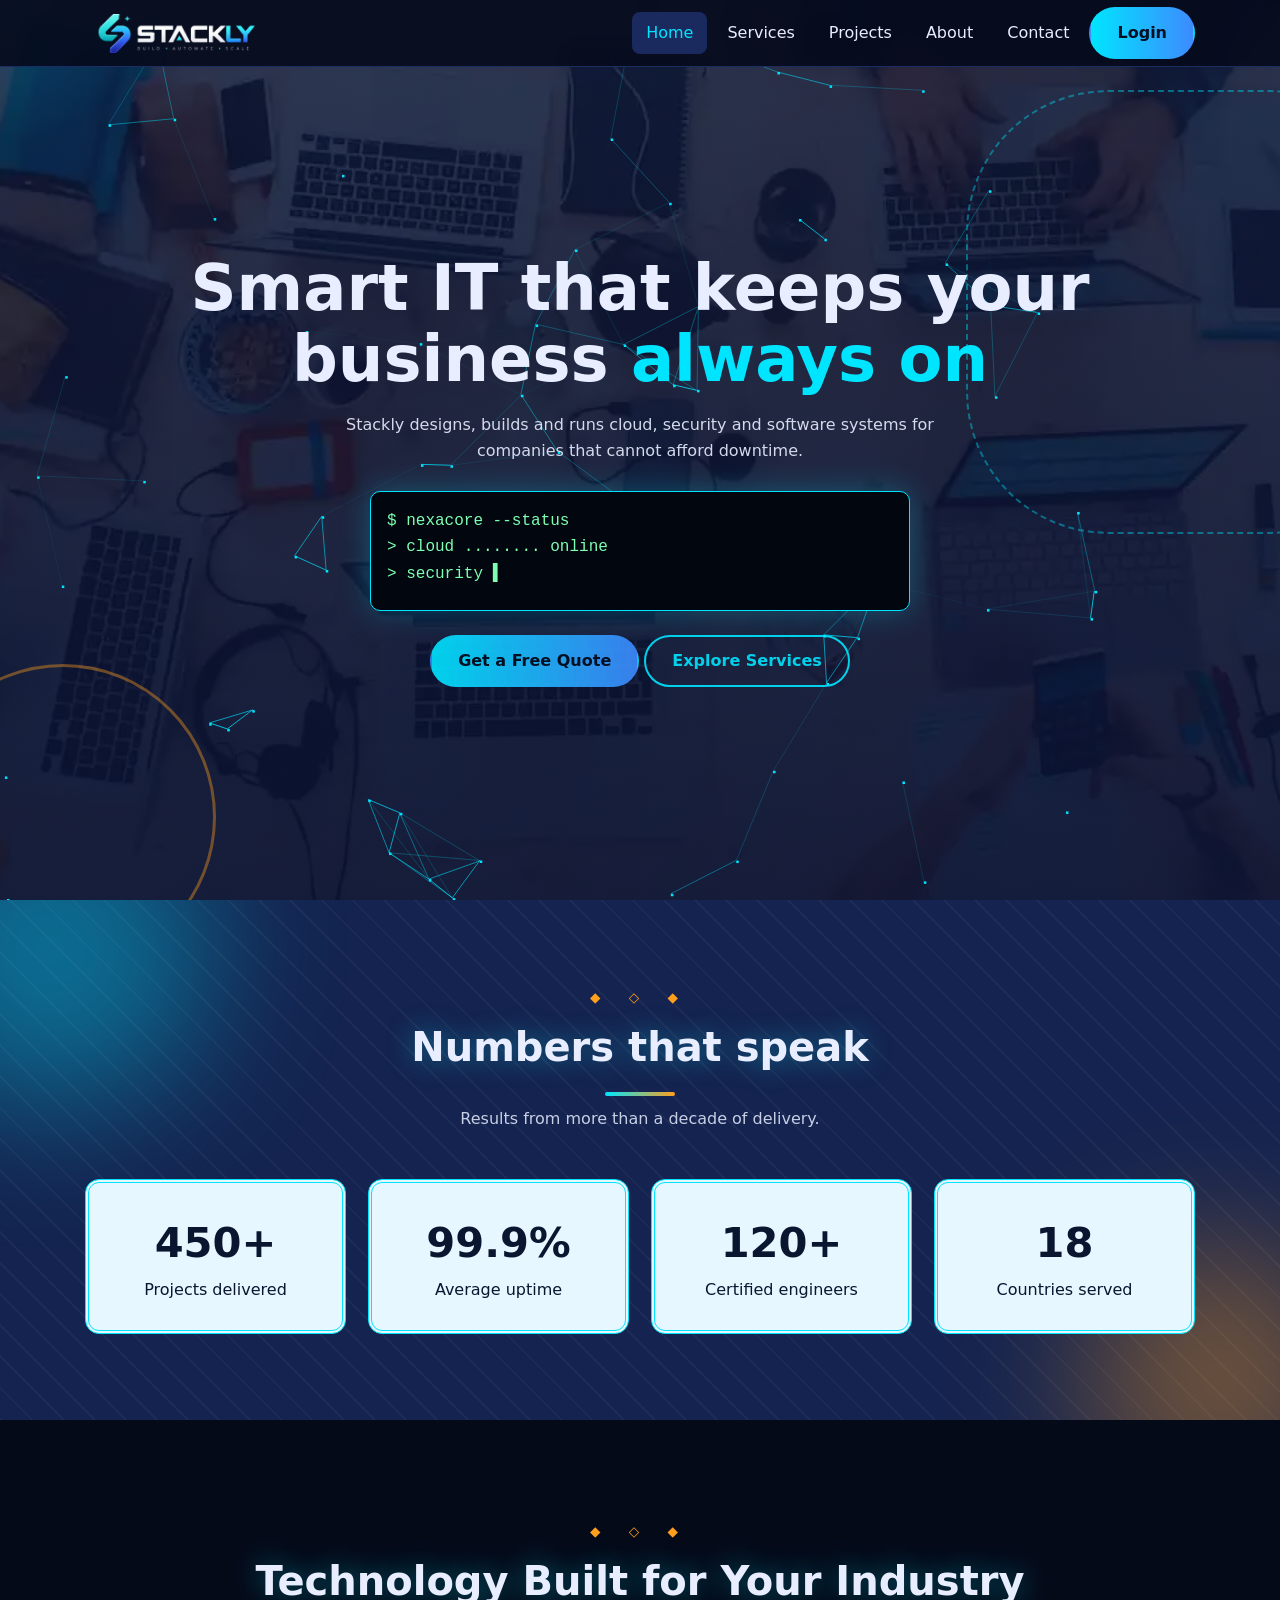
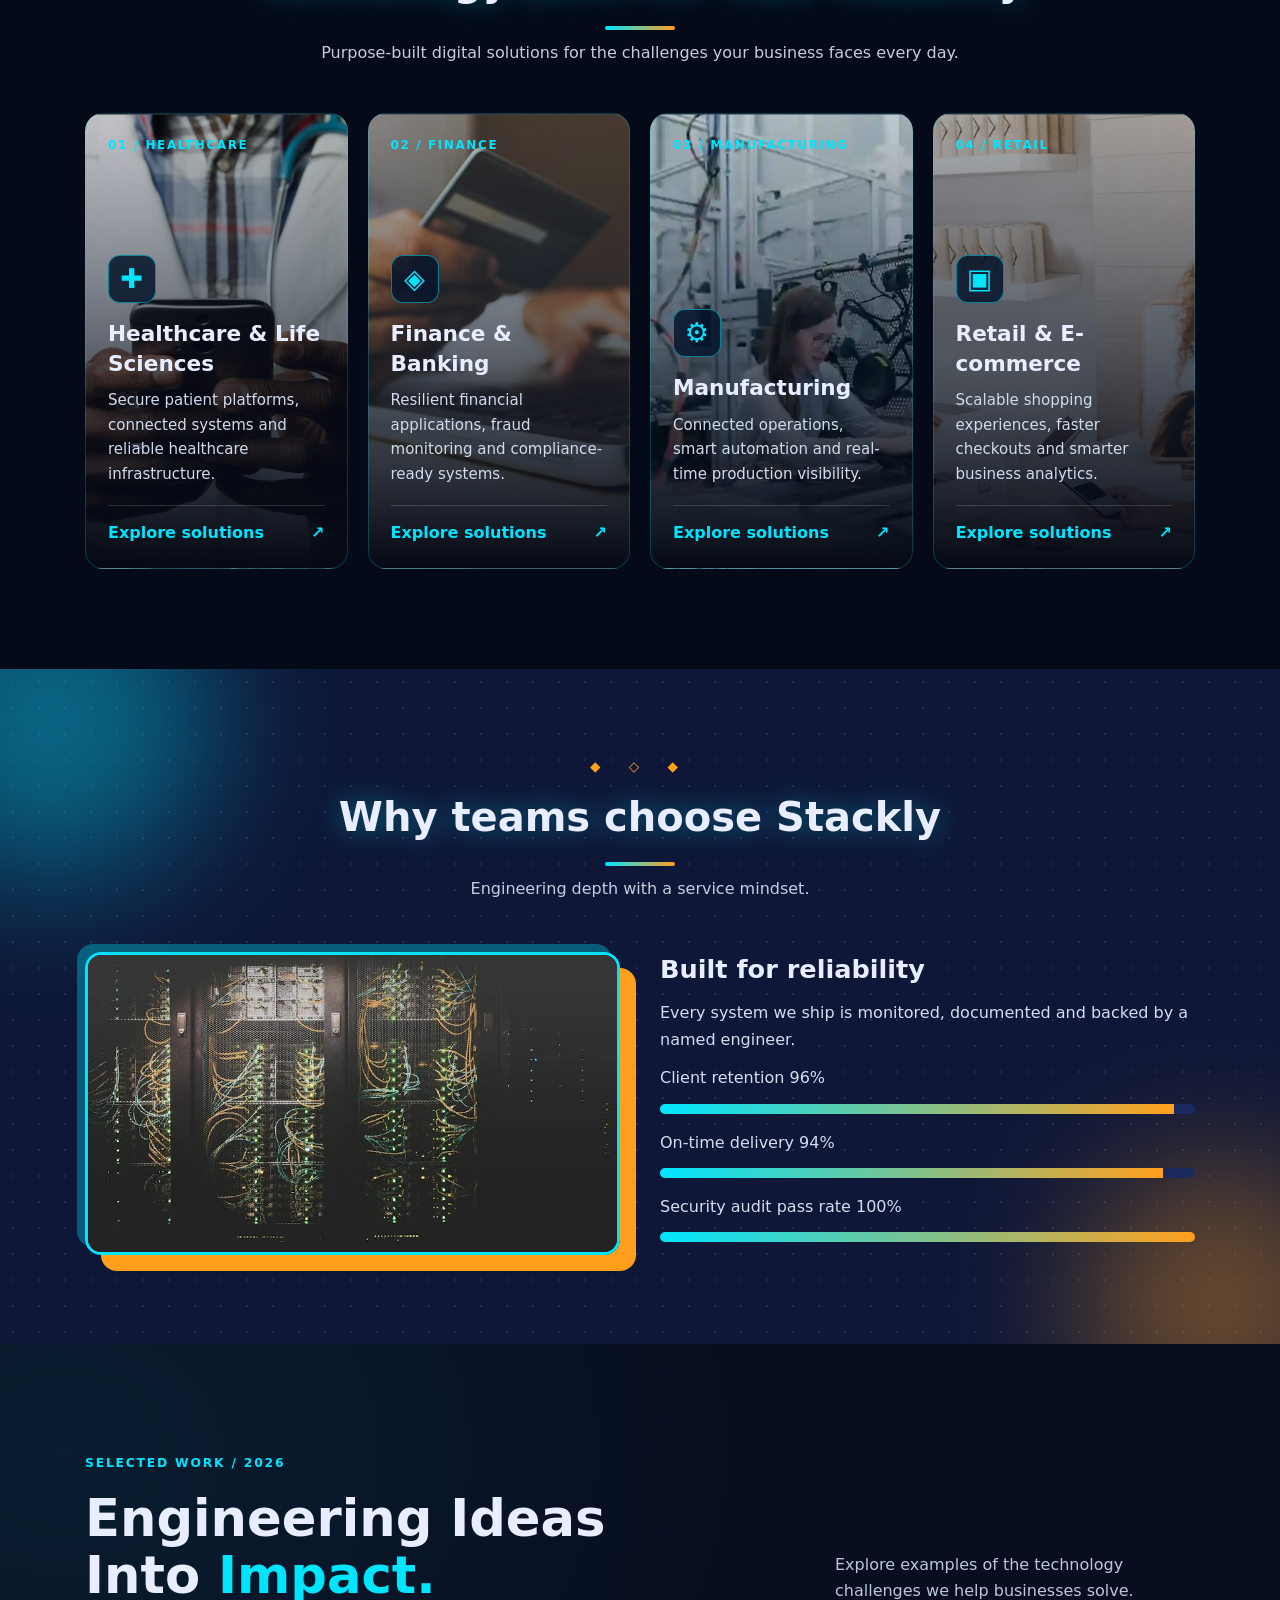
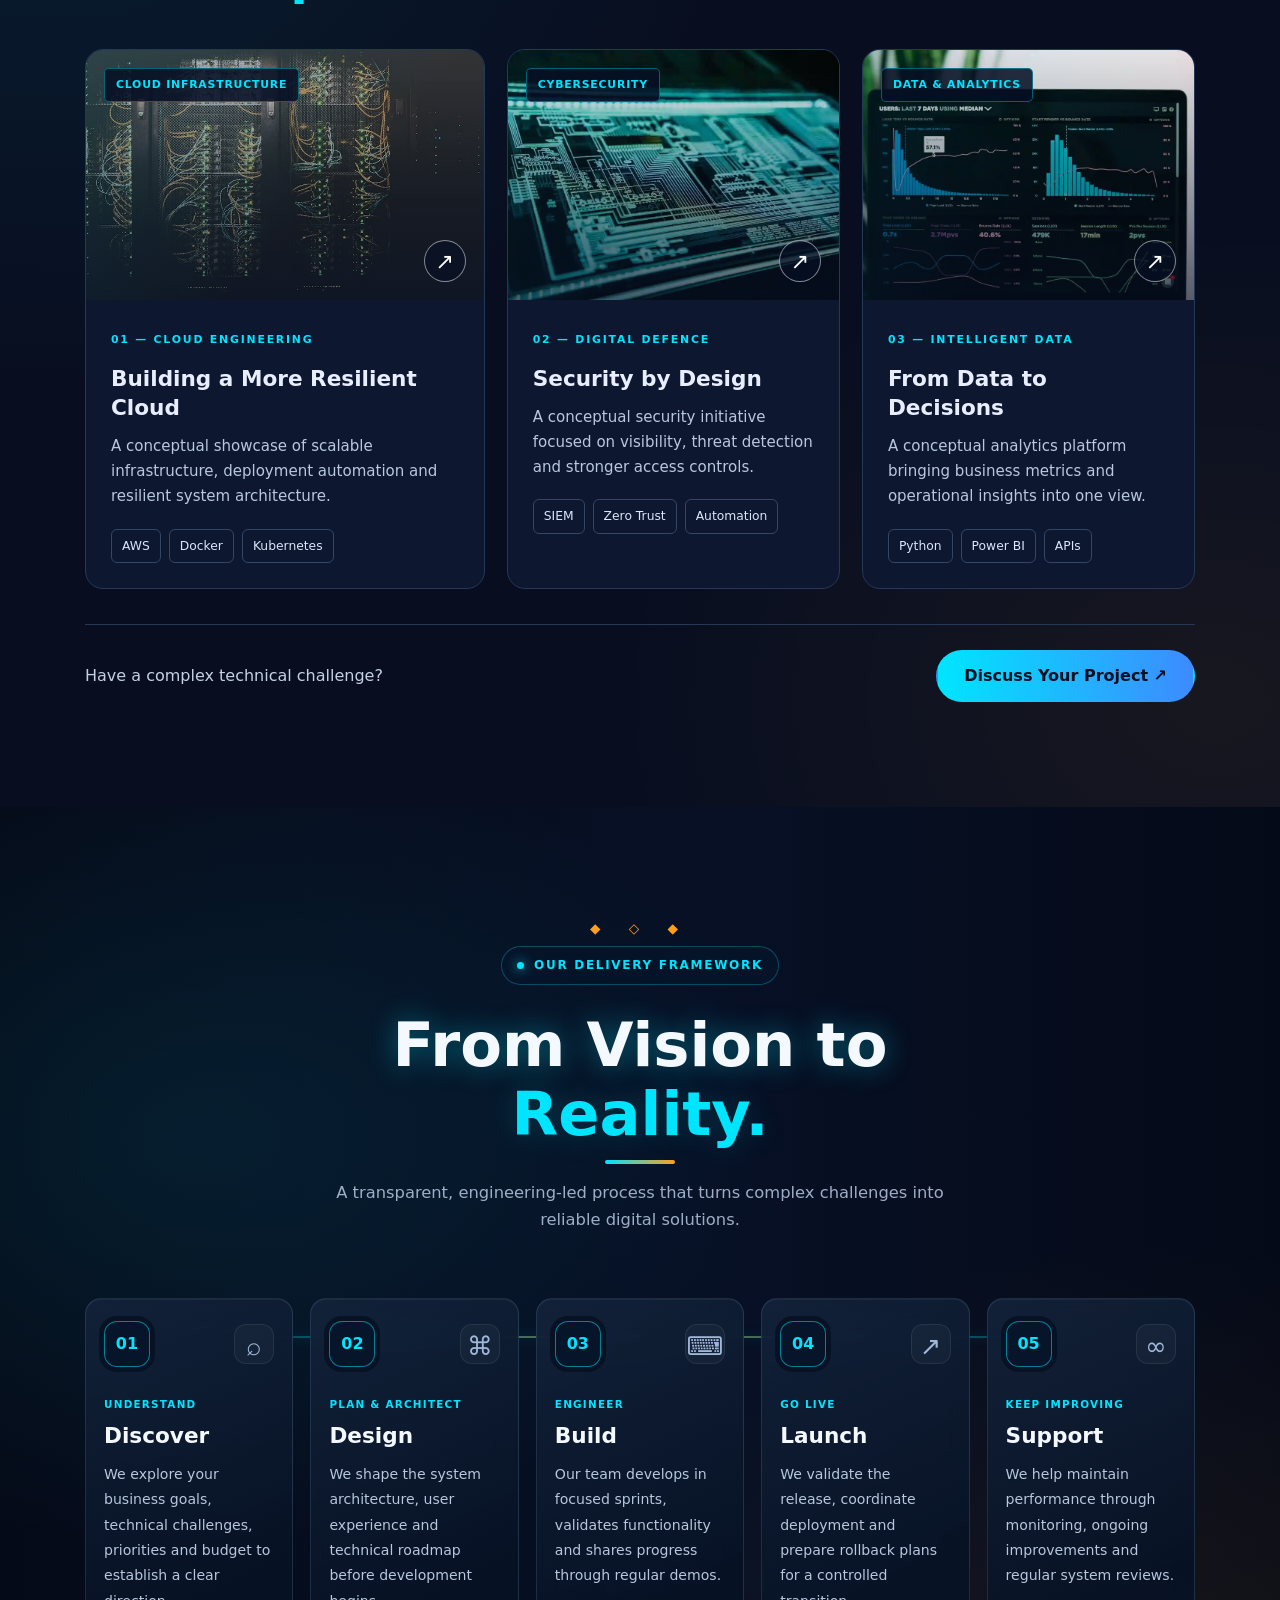
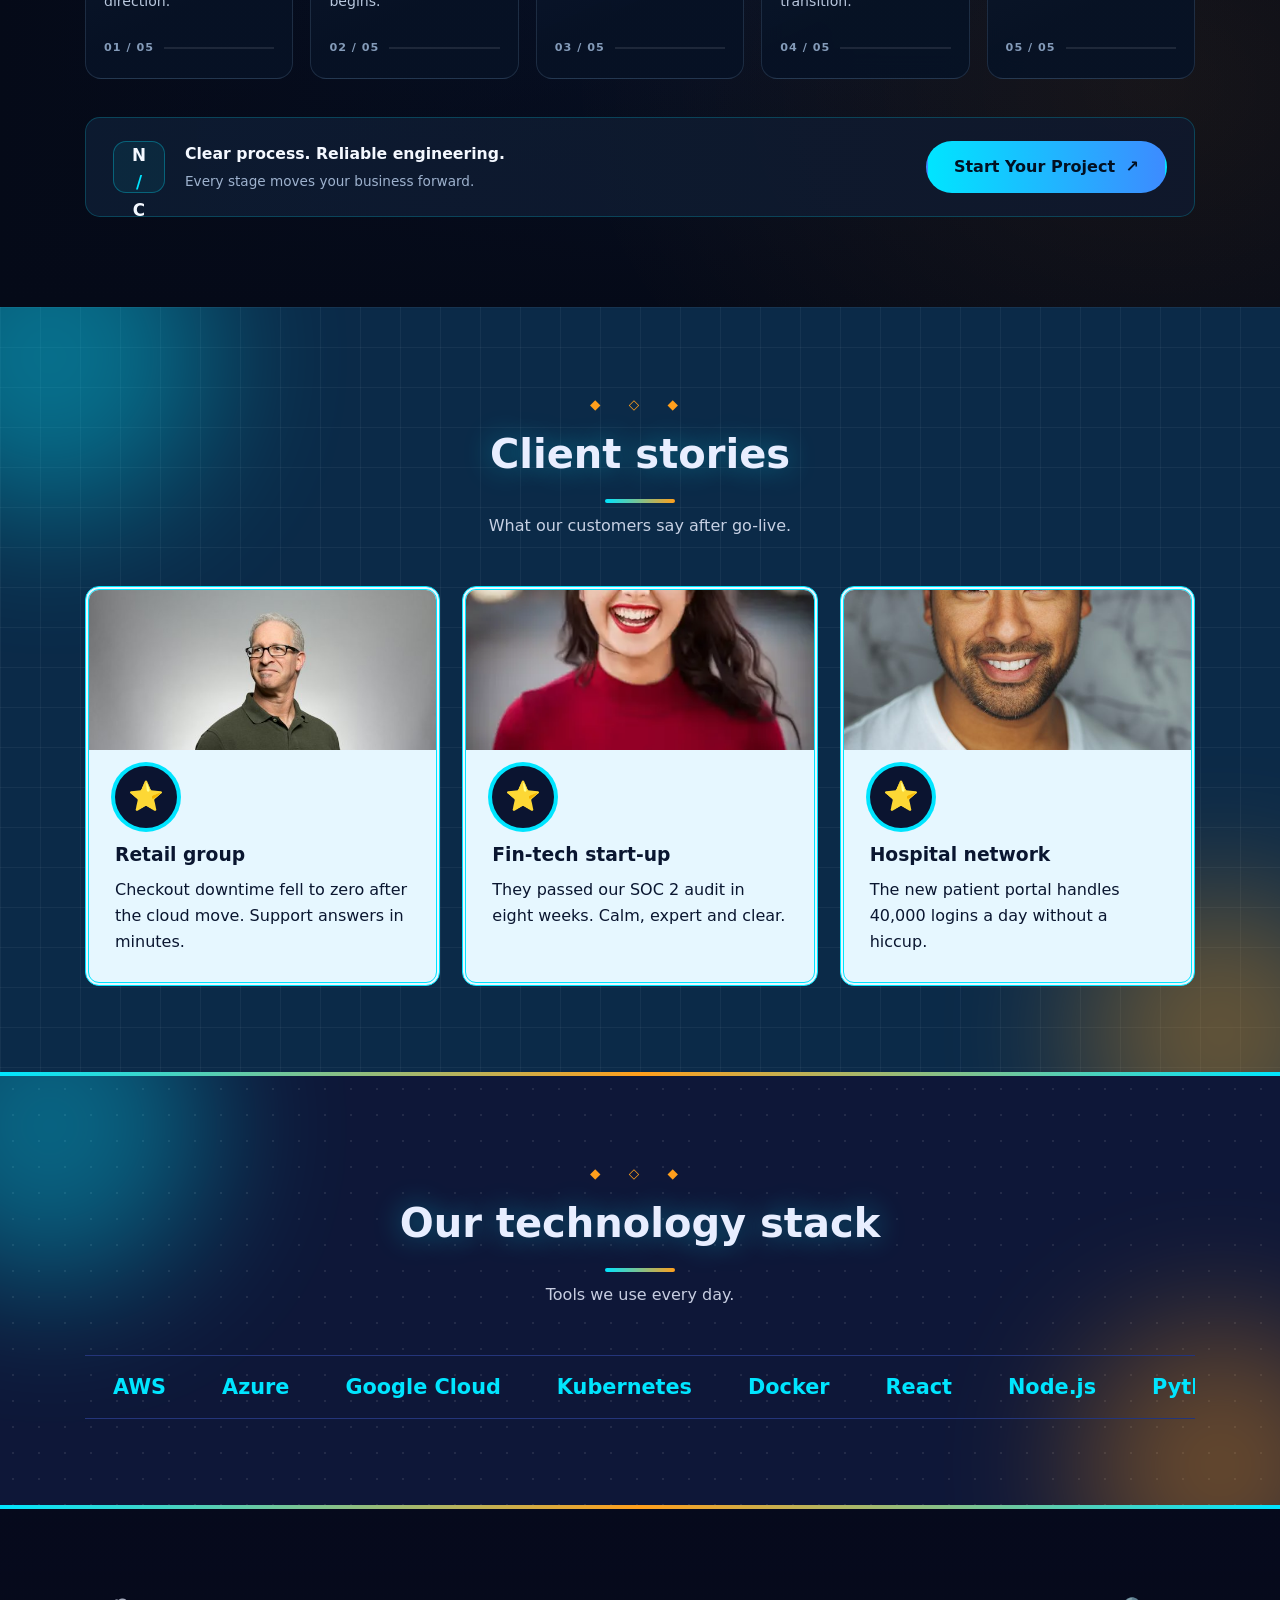
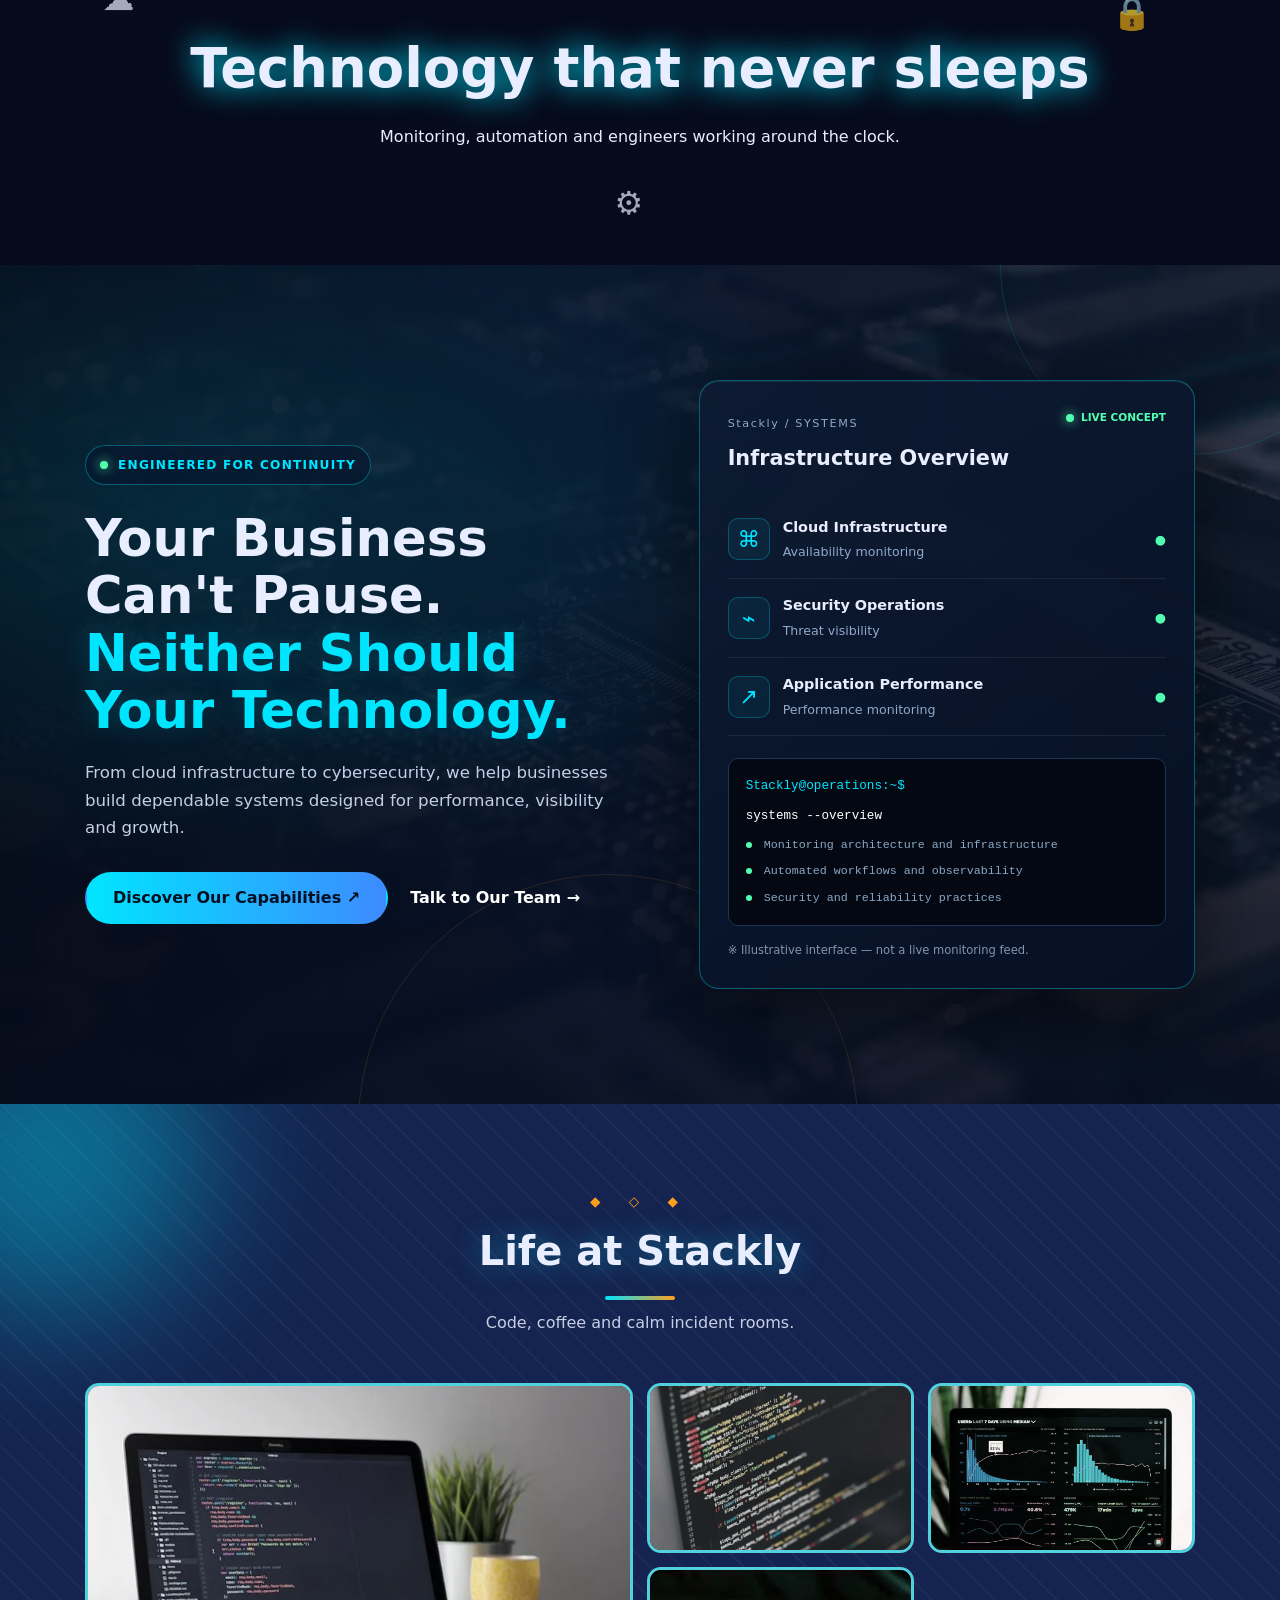
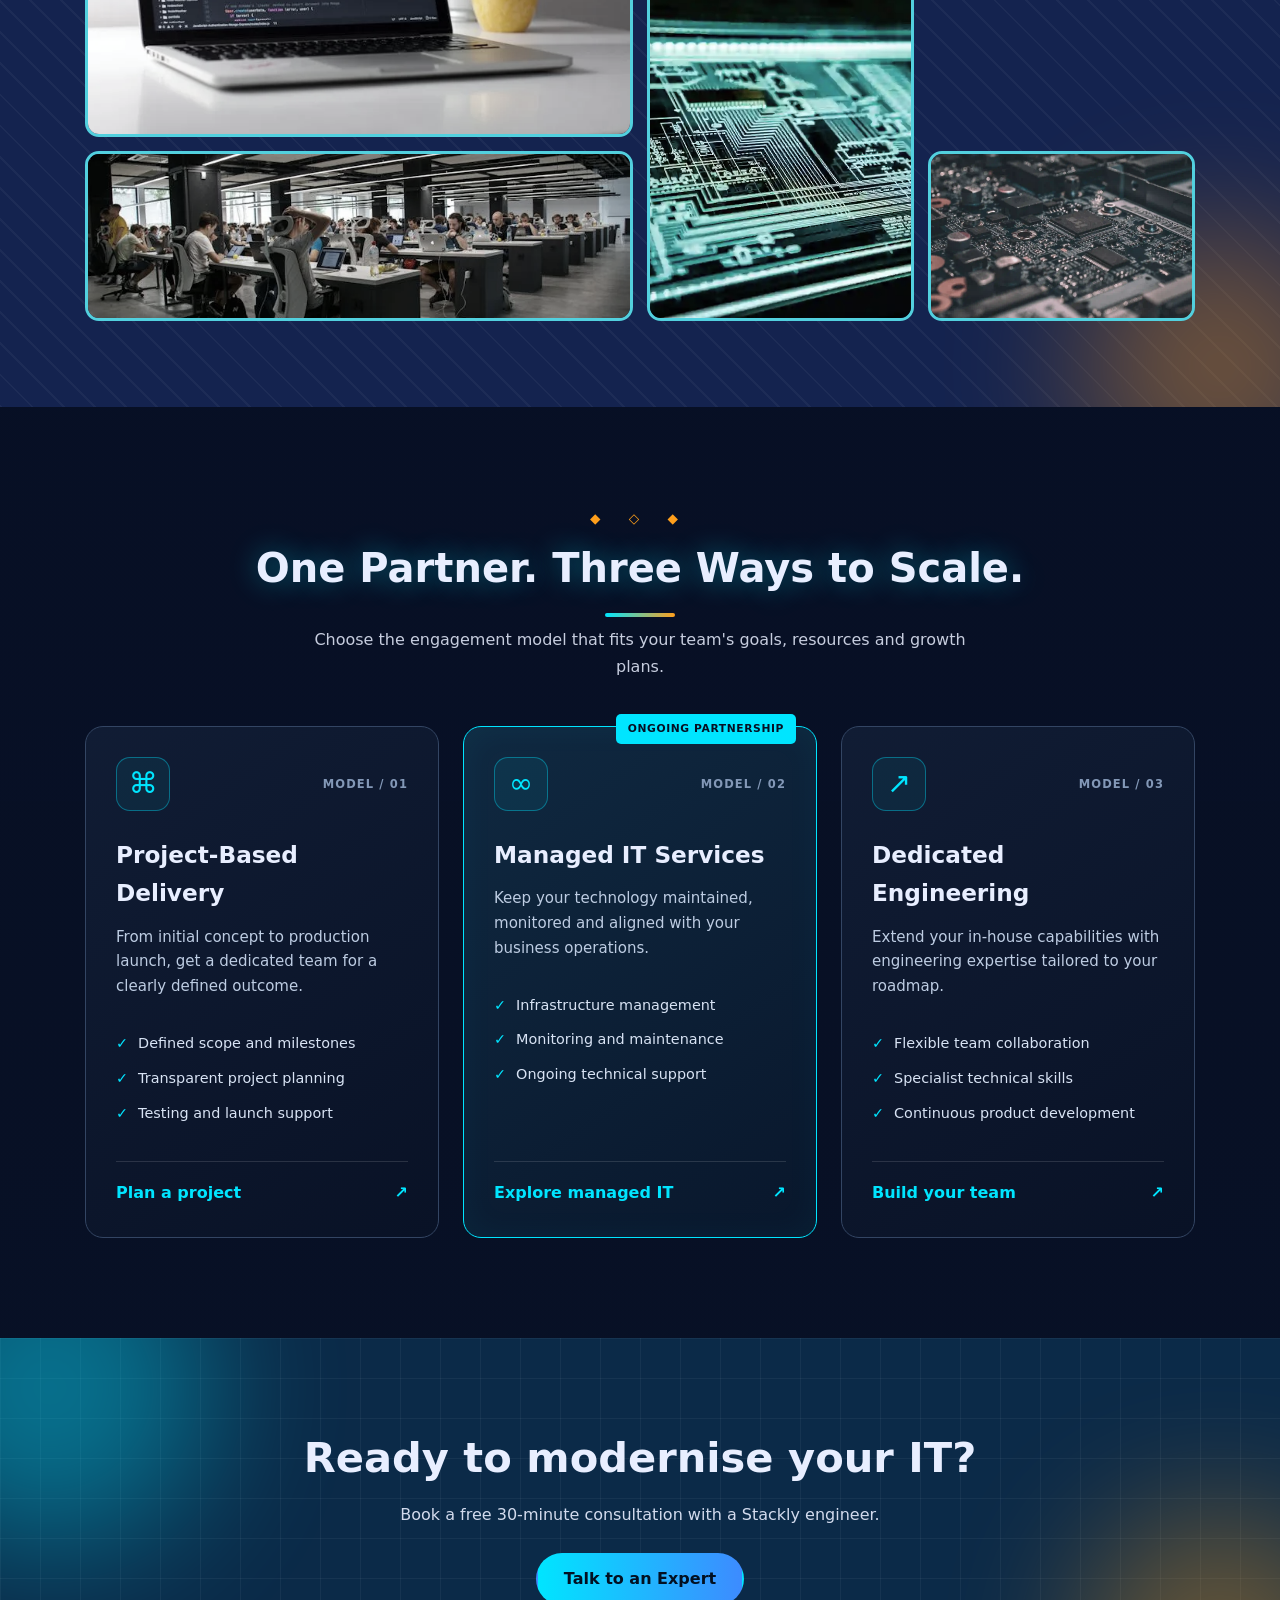
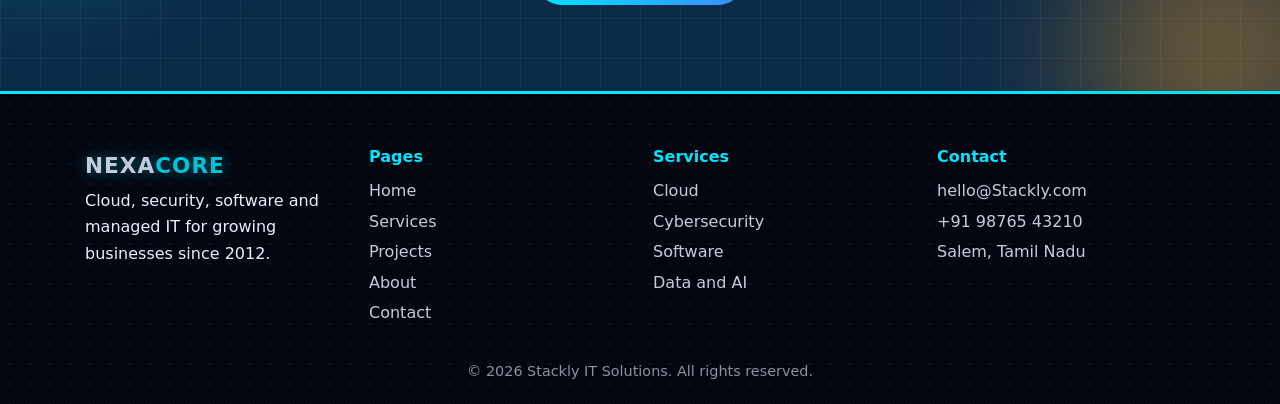
==== index.html @ 02435957 "first commit" ====
<!doctype html>
<html lang="en">
  <head>
    <meta charset="UTF-8" />
    <meta name="viewport" content="width=device-width,initial-scale=1" />
    <title>Home | Stackly IT Solutions</title>
    <link rel="stylesheet"
    href="https://cdnjs.cloudflare.com/ajax/libs/font-awesome/6.5.2/css/all.min.css">
    <link rel="stylesheet" href="css/style.css" />
    <link rel="stylesheet" href="css/index.css" />
  </head>
  <body class="p-index">
    <div id="bar"></div>
    <div id="glow"></div>
    <nav>
      <div class="wrap">
        <a class="logo" href="index.html">
          <img src="images/logo.webp" alt="Stackly Logo">
        </a>
        <button class="burger" id="bg" aria-label="Menu">
          <i></i><i></i><i></i>
        </button>
        <ul class="links" id="lk">
          <li><a href="index.html" class="on">Home</a></li>
          <li><a href="services.html">Services</a></li>
          <li><a href="projects.html">Projects</a></li>
          <li><a href="about.html">About</a></li>
          <li><a href="contact.html">Contact</a></li>
          <li><button class="btn" data-login>Login</button></li>
        </ul>
      </div>
    </nav>
    <main>
      <header
        class="hero"
        style="--img: url('../images/img26.webp');"
      >
        <canvas id="net"></canvas>
        <div class="wrap">
          <h1>Smart IT that keeps your business <span>always on</span></h1>
          <p>
            Stackly designs, builds and runs cloud, security and software
            systems for companies that cannot afford downtime.
          </p>
          <div class="term" id="tm"></div>
          <p style="margin: 24px auto 0">
            <a class="btn" href="error.html">Get a Free Quote</a>
            <a class="btn alt" href="error.html">Explore Services</a>
          </p>
        </div>
      </header>
      <section class="sec s2">
        <div class="wrap">
          <div class="hd rv">
            <h2>Numbers that speak</h2>
            <p>Results from more than a decade of delivery.</p>
          </div>
          <div class="g">
            <div class="card rv tilt" style="text-align: center">
              <div class="num" data-n="450" data-s="+">0</div>
              <p>Projects delivered</p>
            </div>
            <div class="card rv tilt" style="text-align: center">
              <div class="num" data-n="99" data-s=".9%">0</div>
              <p>Average uptime</p>
            </div>
            <div class="card rv tilt" style="text-align: center">
              <div class="num" data-n="120" data-s="+">0</div>
              <p>Certified engineers</p>
            </div>
            <div class="card rv tilt" style="text-align: center">
              <div class="num" data-n="18" data-s="">0</div>
              <p>Countries served</p>
            </div>
          </div>
        </div>
      </section>

<!-- ========================================= -->

      <!-- <section class="sec s3">
        <div class="wrap">
          <div class="hd rv">
            <h2>What we do</h2>
            <p>Six core services, one accountable team.</p>
          </div>
          <div class="g">
            <div class="card rv tilt">
              <img
                class="ci"
                src="https://images.unsplash.com/photo-1451187580459-43490279c0fa?auto=format&fit=crop&w=600&q=60"
                alt="Cloud Migration"
              />
              <div class="ic">☁️</div>
              <h3>Cloud Migration</h3>
              <p>
                Move workloads to AWS, Azure or GCP with zero-downtime cutovers
                and cost controls.
              </p>
            </div>
            <div class="card rv tilt">
              <img
                class="ci"
                src="https://images.unsplash.com/photo-1563986768609-322da13575f3?auto=format&fit=crop&w=600&q=60"
                alt="Cybersecurity"
              />
              <div class="ic">🛡️</div>
              <h3>Cybersecurity</h3>
              <p>
                24/7 monitoring, penetration testing and compliance for ISO
                27001 and SOC 2.
              </p>
            </div>
            <div class="card rv tilt">
              <img
                class="ci"
                src="https://images.unsplash.com/photo-1555066931-4365d14bab8c?auto=format&fit=crop&w=600&q=60"
                alt="Custom Software"
              />
              <div class="ic">💻</div>
              <h3>Custom Software</h3>
              <p>
                Web, mobile and API products built with agile sprints and clean
                code.
              </p>
            </div>
            <div class="card rv tilt">
              <img
                class="ci"
                src="https://images.unsplash.com/photo-1460925895917-afdab827c52f?auto=format&fit=crop&w=600&q=60"
                alt="Data and AI"
              />
              <div class="ic">📊</div>
              <h3>Data and AI</h3>
              <p>
                Dashboards, pipelines and machine-learning models that drive
                decisions.
              </p>
            </div>
            <div class="card rv tilt">
              <img
                class="ci"
                src="https://images.unsplash.com/photo-1558494949-ef010cbdcc31?auto=format&fit=crop&w=600&q=60"
                alt="Managed IT"
              />
              <div class="ic">🛠️</div>
              <h3>Managed IT</h3>
              <p>
                Helpdesk, patching and monitoring with a guaranteed response
                time.
              </p>
            </div>
            <div class="card rv tilt">
              <img
                class="ci"
                src="https://images.unsplash.com/photo-1518770660439-4636190af475?auto=format&fit=crop&w=600&q=60"
                alt="Networking"
              />
              <div class="ic">🌐</div>
              <h3>Networking</h3>
              <p>
                Secure SD-WAN, Wi-Fi and data-centre design for multi-site
                offices.
              </p>
            </div>
          </div>
        </div>
      </section> -->


<!-- ===== INDUSTRY SOLUTIONS ===== -->
<section class="industry-section">
  <div class="wrap">
    <div class="hd rv">
      <h2>Technology Built for Your Industry</h2>
      <p>Purpose-built digital solutions for the challenges your business faces every day.</p>
    </div>

    <div class="industry-grid">
      <article class="industry-card rv"
        style="--industry-img:url('../images/img1.webp')">
        <span class="industry-number">01 / HEALTHCARE</span>
        <div class="industry-content">
          <span class="industry-icon">✚</span>
          <h3>Healthcare & Life Sciences</h3>
          <p>Secure patient platforms, connected systems and reliable healthcare infrastructure.</p>
          <a href="error.html">Explore solutions <span>↗</span></a>
        </div>
      </article>

      <article class="industry-card rv"
        style="--industry-img:url('../images/img2.webp')">
        <span class="industry-number">02 / FINANCE</span>
        <div class="industry-content">
          <span class="industry-icon">◈</span>
          <h3>Finance & Banking</h3>
          <p>Resilient financial applications, fraud monitoring and compliance-ready systems.</p>
          <a href="error.html">Explore solutions <span>↗</span></a>
        </div>
      </article>

      <article class="industry-card rv"
        style="--industry-img:url('../images/img3.webp')">
        <span class="industry-number">03 / MANUFACTURING</span>
        <div class="industry-content">
          <span class="industry-icon">⚙</span>
          <h3>Manufacturing</h3>
          <p>Connected operations, smart automation and real-time production visibility.</p>
          <a href="error.html">Explore solutions <span>↗</span></a>
        </div>
      </article>

      <article class="industry-card rv"
        style="--industry-img:url('../images/img4.webp')">
        <span class="industry-number">04 / RETAIL</span>
        <div class="industry-content">
          <span class="industry-icon">▣</span>
          <h3>Retail & E-commerce</h3>
          <p>Scalable shopping experiences, faster checkouts and smarter business analytics.</p>
          <a href="error.html">Explore solutions <span>↗</span></a>
        </div>
      </article>
    </div>
  </div>
</section>

<!-- ===================================================== -->

      <section class="sec s1">
        <div class="wrap">
          <div class="hd rv">
            <h2>Why teams choose Stackly</h2>
            <p>Engineering depth with a service mindset.</p>
          </div>
          <div class="split">
            <img
              src="images/img5.webp"
              alt="Server room"
            />
            <div class="rv l">
              <h3>Built for reliability</h3>
              <p>
                Every system we ship is monitored, documented and backed by a
                named engineer.
              </p>
              <p>Client retention 96%</p>
              <div class="pb"><i style="--w: 96%"></i></div>
              <p>On-time delivery 94%</p>
              <div class="pb"><i style="--w: 94%"></i></div>
              <p>Security audit pass rate 100%</p>
              <div class="pb"><i style="--w: 100%"></i></div>
            </div>
          </div>
        </div>
      </section>


<!-- ===== FEATURED PROJECTS ===== -->
<section class="projects-section">
  <div class="wrap">
    <div class="projects-heading rv">
      <div>
        <span class="eyebrow">SELECTED WORK / 2026</span>
        <h2>Engineering Ideas Into <span>Impact.</span></h2>
      </div>
      <p>Explore examples of the technology challenges we help businesses solve.</p>
    </div>

    <div class="project-grid">
      <article class="project-feature rv">
        <div class="project-image"
          style="--project-img:url('../images/img5.webp')">
          <span class="project-tag">CLOUD INFRASTRUCTURE</span>
          <span class="project-arrow">↗</span>
        </div>
        <div class="project-info">
          <span>01 — CLOUD ENGINEERING</span>
          <h3>Building a More Resilient Cloud</h3>
          <p>A conceptual showcase of scalable infrastructure, deployment automation and resilient system architecture.</p>
          <div class="project-tech">
            <span>AWS</span><span>Docker</span><span>Kubernetes</span>
          </div>
        </div>
      </article>

      <article class="project-feature rv">
        <div class="project-image"
          style="--project-img:url('../images/img6.webp')">
          <span class="project-tag">CYBERSECURITY</span>
          <span class="project-arrow">↗</span>
        </div>
        <div class="project-info">
          <span>02 — DIGITAL DEFENCE</span>
          <h3>Security by Design</h3>
          <p>A conceptual security initiative focused on visibility, threat detection and stronger access controls.</p>
          <div class="project-tech">
            <span>SIEM</span><span>Zero Trust</span><span>Automation</span>
          </div>
        </div>
      </article>

      <article class="project-feature rv">
        <div class="project-image"
          style="--project-img:url('../images/img22.webp')">
          <span class="project-tag">DATA & ANALYTICS</span>
          <span class="project-arrow">↗</span>
        </div>
        <div class="project-info">
          <span>03 — INTELLIGENT DATA</span>
          <h3>From Data to Decisions</h3>
          <p>A conceptual analytics platform bringing business metrics and operational insights into one view.</p>
          <div class="project-tech">
            <span>Python</span><span>Power BI</span><span>APIs</span>
          </div>
        </div>
      </article>
    </div>

    <div class="projects-bottom rv">
      <span>Have a complex technical challenge?</span>
      <a class="btn" href="error.html">Discuss Your Project ↗</a>
    </div>
  </div>
</section>


<!-- ===== PREMIUM HOW WE WORK ===== -->
<section class="process-section">
  <div class="process-bg"></div>

  <div class="wrap">
    <div class="process-heading hd rv">
      <span class="process-eyebrow">
        <i></i> OUR DELIVERY FRAMEWORK
      </span>
      <h2>From Vision to <span>Reality.</span></h2>
      <p>
        A transparent, engineering-led process that turns complex
        challenges into reliable digital solutions.
      </p>
    </div>

    <div class="process-timeline">

      <article class="process-card rv">
        <div class="process-top">
          <span class="process-number">01</span>
          <span class="process-symbol">⌕</span>
        </div>
        <span class="process-label">UNDERSTAND</span>
        <h3>Discover</h3>
        <p>
          We explore your business goals, technical challenges,
          priorities and budget to establish a clear direction.
        </p>
        <div class="process-bottom">
          <span>01 / 05</span>
          <span class="process-line"></span>
        </div>
      </article>

      <article class="process-card rv">
        <div class="process-top">
          <span class="process-number">02</span>
          <span class="process-symbol">⌘</span>
        </div>
        <span class="process-label">PLAN & ARCHITECT</span>
        <h3>Design</h3>
        <p>
          We shape the system architecture, user experience
          and technical roadmap before development begins.
        </p>
        <div class="process-bottom">
          <span>02 / 05</span>
          <span class="process-line"></span>
        </div>
      </article>

      <article class="process-card rv">
        <div class="process-top">
          <span class="process-number">03</span>
          <span class="process-symbol">⌨</span>
        </div>
        <span class="process-label">ENGINEER</span>
        <h3>Build</h3>
        <p>
          Our team develops in focused sprints, validates
          functionality and shares progress through regular demos.
        </p>
        <div class="process-bottom">
          <span>03 / 05</span>
          <span class="process-line"></span>
        </div>
      </article>

      <article class="process-card rv">
        <div class="process-top">
          <span class="process-number">04</span>
          <span class="process-symbol">↗</span>
        </div>
        <span class="process-label">GO LIVE</span>
        <h3>Launch</h3>
        <p>
          We validate the release, coordinate deployment and
          prepare rollback plans for a controlled transition.
        </p>
        <div class="process-bottom">
          <span>04 / 05</span>
          <span class="process-line"></span>
        </div>
      </article>

      <article class="process-card rv">
        <div class="process-top">
          <span class="process-number">05</span>
          <span class="process-symbol">∞</span>
        </div>
        <span class="process-label">KEEP IMPROVING</span>
        <h3>Support</h3>
        <p>
          We help maintain performance through monitoring,
          ongoing improvements and regular system reviews.
        </p>
        <div class="process-bottom">
          <span>05 / 05</span>
          <span class="process-line"></span>
        </div>
      </article>

    </div>

    <div class="process-footer rv">
      <div class="process-footer-mark">N<span>/</span>C</div>
      <p>
        <strong>Clear process. Reliable engineering.</strong>
        <span>Every stage moves your business forward.</span>
      </p>
      <a href="error.html" class="btn">
        Start Your Project <span>↗</span>
      </a>
    </div>
  </div>
</section>


<!-- ============================================== -->

      <section class="sec s3">
        <div class="wrap">
          <div class="hd rv">
            <h2>Client stories</h2>
            <p>What our customers say after go-live.</p>
          </div>
          <div class="g">
            <div class="card rv tilt">
              <img
                class="ci"
                src="images/imgper1.jpg"
                alt="Retail group"
              />
              <div class="ic">⭐</div>
              <h3>Retail group</h3>
              <p>
                Checkout downtime fell to zero after the cloud move. Support
                answers in minutes.
              </p>
            </div>
            <div class="card rv tilt">
              <img
                class="ci"
                src="images/person4.webp"
                alt="Fin-tech start-up"
              />
              <div class="ic">⭐</div>
              <h3>Fin-tech start-up</h3>
              <p>
                They passed our SOC 2 audit in eight weeks. Calm, expert and
                clear.
              </p>
            </div>
            <div class="card rv tilt">
              <img
                class="ci"
                src="images/imgper3.jpg"
                alt="Hospital network"
              />
              <div class="ic">⭐</div>
              <h3>Hospital network</h3>
              <p>
                The new patient portal handles 40,000 logins a day without a
                hiccup.
              </p>
            </div>
          </div>
        </div>
      </section>

<!-- ======================================== -->

      <section class="sec s1">
        <div class="wrap">
          <div class="hd rv">
            <h2>Our technology stack</h2>
            <p>Tools we use every day.</p>
          </div>
          <div class="mq">
            <div>
              <span>AWS</span><span>Azure</span><span>Google Cloud</span
              ><span>Kubernetes</span><span>Docker</span><span>React</span
              ><span>Node.js</span><span>Python</span><span>Java</span
              ><span>Terraform</span><span>Splunk</span><span>Cisco</span
              ><span>AWS</span><span>Azure</span><span>Google Cloud</span
              ><span>Kubernetes</span><span>Docker</span><span>React</span
              ><span>Node.js</span><span>Python</span><span>Java</span
              ><span>Terraform</span><span>Splunk</span><span>Cisco</span>
            </div>
          </div>
        </div>
      </section>

<!-- ============================================= -->

      <section
        class="bn"
        style="
          --img: url('../images/img8.webp');
        "
      >
        <div class="rv">
          <h2>Technology that never sleeps</h2>
          <p>Monitoring, automation and engineers working around the clock.</p>
        </div>
        <span style="left: 8%; top: 18%">☁️</span
        ><span style="right: 10%; top: 22%; animation-delay: -2s">🔒</span
        ><span style="left: 48%; bottom: 10%; animation-delay: -3s">⚙️</span>
      </section>


<!-- ===== Stackly COMMAND CENTER ===== -->
<section class="command-section"
  style="--command-bg:url('../images/img23.webp')">

  <div class="command-orbit orbit-one"></div>
  <div class="command-orbit orbit-two"></div>

  <div class="wrap command-layout">
    <div class="command-copy rv">
      <span class="command-label">
        <i></i> ENGINEERED FOR CONTINUITY
      </span>

      <h2>Your Business Can't Pause.<br>
        <span>Neither Should Your Technology.</span>
      </h2>

      <p>
        From cloud infrastructure to cybersecurity, we help
        businesses build dependable systems designed for
        performance, visibility and growth.
      </p>

      <div class="command-actions">
        <a href="error.html" class="btn">Discover Our Capabilities ↗</a>
        <a href="error.html" class="command-link">Talk to Our Team →</a>
      </div>
    </div>

    <div class="command-panel rv">
      <div class="command-panel-head">
        <div>
          <span class="panel-overline">Stackly / SYSTEMS</span>
          <h3>Infrastructure Overview</h3>
        </div>
        <span class="panel-live"><i></i> LIVE CONCEPT</span>
      </div>

      <div class="command-status">
        <div class="status-icon">⌘</div>
        <div>
          <strong>Cloud Infrastructure</strong>
          <span>Availability monitoring</span>
        </div>
        <b>●</b>
      </div>

      <div class="command-status">
        <div class="status-icon">⌁</div>
        <div>
          <strong>Security Operations</strong>
          <span>Threat visibility</span>
        </div>
        <b>●</b>
      </div>

      <div class="command-status">
        <div class="status-icon">↗</div>
        <div>
          <strong>Application Performance</strong>
          <span>Performance monitoring</span>
        </div>
        <b>●</b>
      </div>

      <div class="command-terminal">
        <span>Stackly@operations:~$</span>
        <p>systems --overview</p>
        <div><i></i> Monitoring architecture and infrastructure</div>
        <div><i></i> Automated workflows and observability</div>
        <div><i></i> Security and reliability practices</div>
      </div>

      <p class="command-note">
        <span>※</span> Illustrative interface — not a live monitoring feed.
      </p>
    </div>
  </div>
</section>

<!-- ============================================== -->

      <section class="sec s2">
        <div class="wrap">
          <div class="hd rv">
            <h2>Life at Stackly</h2>
            <p>Code, coffee and calm incident rooms.</p>
          </div>
          <div class="gal rv">
            <img
              src="images/img10.webp"
              alt="dev"
              loading="lazy"
            /><img
              src="images/img11.webp"
              alt="mon"
              loading="lazy"
            /><img
              src="images/img22.webp"
              alt="dash"
              loading="lazy"
            /><img
              src="images/img6.webp"
              alt="cyber"
              loading="lazy"
            /><img
              src="images/img12.webp"
              alt="team"
              loading="lazy"
            /><img
              src="images/img23.webp"
              alt="chip"
              loading="lazy"
            />
          </div>
        </div>
      </section>


<!-- ===== ENGAGEMENT MODELS ===== -->
<section class="engagement-section">
  <div class="wrap">
    <div class="hd rv">
      <h2>One Partner. Three Ways to Scale.</h2>
      <p>Choose the engagement model that fits your team's goals, resources and growth plans.</p>
    </div>

    <div class="engagement-grid">
      <article class="engagement-card rv">
        <div class="engagement-top">
          <span class="engagement-icon">⌘</span>
          <span class="engagement-index">MODEL / 01</span>
        </div>
        <h3>Project-Based Delivery</h3>
        <p>From initial concept to production launch, get a dedicated team for a clearly defined outcome.</p>
        <ul>
          <li>Defined scope and milestones</li>
          <li>Transparent project planning</li>
          <li>Testing and launch support</li>
        </ul>
        <a href="error.html">Plan a project <span>↗</span></a>
      </article>

      <article class="engagement-card engagement-featured rv">
        <span class="engagement-badge">ONGOING PARTNERSHIP</span>
        <div class="engagement-top">
          <span class="engagement-icon">∞</span>
          <span class="engagement-index">MODEL / 02</span>
        </div>
        <h3>Managed IT Services</h3>
        <p>Keep your technology maintained, monitored and aligned with your business operations.</p>
        <ul>
          <li>Infrastructure management</li>
          <li>Monitoring and maintenance</li>
          <li>Ongoing technical support</li>
        </ul>
        <a href="error.html">Explore managed IT <span>↗</span></a>
      </article>

      <article class="engagement-card rv">
        <div class="engagement-top">
          <span class="engagement-icon">↗</span>
          <span class="engagement-index">MODEL / 03</span>
        </div>
        <h3>Dedicated Engineering</h3>
        <p>Extend your in-house capabilities with engineering expertise tailored to your roadmap.</p>
        <ul>
          <li>Flexible team collaboration</li>
          <li>Specialist technical skills</li>
          <li>Continuous product development</li>
        </ul>
        <a href="error.html">Build your team <span>↗</span></a>
      </article>
    </div>
  </div>
</section>

<!-- ===================================== -->

      <section class="sec s3">
        <div class="wrap cta rv">
          <h2>Ready to modernise your IT?</h2>
          <p>Book a free 30-minute consultation with a Stackly engineer.</p>
          <a class="btn" href="error.html">Talk to an Expert</a>
        </div>
      </section>
    </main>
    <footer>
      <div class="wrap fg">
        <div>
          <a class="logo" href="index.html">NEXA<b>CORE</b></a>
          <p>
            Cloud, security, software and managed IT for growing businesses
            since 2012.
          </p>
        </div>
        <div>
          <h4>Pages</h4>
          <a href="index.html">Home</a><a href="services.html">Services</a
          ><a href="projects.html">Projects</a><a href="about.html">About</a
          ><a href="contact.html">Contact</a>
        </div>
        <div>
          <h4>Services</h4>
          <a href="services.html">Cloud</a
          ><a href="services.html">Cybersecurity</a
          ><a href="services.html">Software</a
          ><a href="services.html">Data and AI</a>
        </div>
        <div>
          <h4>Contact</h4>
          <a href="contact.html">hello@Stackly.com</a
          ><a href="contact.html">+91 98765 43210</a
          ><a href="contact.html">Salem, Tamil Nadu</a>
        </div>
      </div>
      <p class="cp">© 2026 Stackly IT Solutions. All rights reserved.</p>
    </footer>
    <div class="modal" id="lm">
      <form class="box" id="lf">
        <button type="button" id="lc" aria-label="Close">×</button>
        <h3>Welcome back</h3>
        <p>Signing in as <b id="rl">Client</b></p>
        <div class="role">
          <button type="button" class="on" data-r="Client">👤 Client</button
          ><button type="button" data-r="Admin">🛡️ Admin</button>
        </div>
        <input type="email" placeholder="Email address" required /><input
          type="password"
          placeholder="Password"
          required
        /><button class="btn" style="width: 100%">Login</button>
      </form>
    </div>
    <script src="js/main.js"></script>
    <script src="js/index.js"></script>
  </body>
</html>
---- css/style.css ----
:root {
  --bg: #060a1c;
  --s1: #0e1738;
  --s2: #14234f;
  --s3: #0b2a48;
  --ac: #00e5ff;
  --ac2: #ff9f1c;
  --tx: #e8eeff;
}
* {
  box-sizing: border-box;
  margin: 0;
  padding: 0;
}
html {
  scroll-behavior: smooth;
}
body {
  font-family: "Segoe UI", system-ui, sans-serif;
  background: var(--bg);
  color: var(--tx);
  line-height: 1.65;
  overflow-x: hidden;
}
img {
  max-width: 100%;
  display: block;
}
a {
  color: inherit;
  text-decoration: none;
}
.wrap {
  max-width: 1150px;
  margin: auto;
  padding: 0 20px;
}
#bar {
  position: fixed;
  top: 0;
  left: 0;
  height: 4px;
  width: 0;
  background: linear-gradient(90deg, var(--ac), var(--ac2));
  z-index: 100;
}
#glow {
  position: fixed;
  width: 300px;
  height: 300px;
  margin: -150px;
  border-radius: 50%;
  background: radial-gradient(#00e5ff22, transparent 70%);
  pointer-events: none;
  z-index: 1;
}
nav {
  position: fixed;
  top: 0;
  left: 0;
  right: 0;
  z-index: 50;
  background: rgba(6, 10, 28, 0.9);
  backdrop-filter: blur(10px);
  border-bottom: 1px solid #1d2c63;
}
nav .wrap {
  display: flex;
  align-items: center;
  justify-content: space-between;
  height: 66px;
}
.logo {
  font-weight: 800;
  font-size: 1.35rem;
  letter-spacing: 1px;
}
.logo b {
  color: var(--ac);
}
.links {
  display: flex;
  gap: 6px;
  list-style: none;
  align-items: center;
}
.links a {
  padding: 8px 14px;
  border-radius: 8px;
  transition: 0.3s;
  display: block;
}
.links a:hover,
.links a.on {
  background: #1b2a5e;
  color: var(--ac);
}
.btn {
  display: inline-block;
  padding: 11px 26px;
  border-radius: 30px;
  border: 2px solid transparent;
  cursor: pointer;
  font: inherit;
  font-weight: 700;
  background: linear-gradient(90deg, var(--ac), #3d8bff);
  color: #021022;
  transition: 0.3s;
}
.btn:hover {
  transform: translateY(-3px);
  box-shadow: 0 8px 26px #00e5ff66;
}
.btn.alt {
  background: none;
  border-color: var(--ac);
  color: var(--ac);
}
.btn.alt:hover {
  background: var(--ac);
  color: #021022;
}
.burger {
  display: none;
  background: none;
  border: 0;
  cursor: pointer;
  width: 34px;
  height: 28px;
  position: relative;
  z-index: 70;
}
.burger i {
  position: absolute;
  left: 0;
  width: 100%;
  height: 3px;
  background: var(--ac);
  border-radius: 3px;
  transition: 0.35s;
}
.burger i:nth-child(1) {
  top: 3px;
}
.burger i:nth-child(2) {
  top: 12px;
}
.burger i:nth-child(3) {
  top: 21px;
}
.burger.x i:nth-child(1) {
  top: 12px;
  transform: rotate(45deg);
}
.burger.x i:nth-child(2) {
  opacity: 0;
}
.burger.x i:nth-child(3) {
  top: 12px;
  transform: rotate(-45deg);
}
@media (max-width: 860px) {
  .burger {
    display: block;
  }
  .links {
    position: fixed;
    top: 0;
    right: 0;
    height: 100vh;
    width: 50vw;
    min-width: 190px;
    flex-direction: column;
    justify-content: center;
    align-items: stretch;
    gap: 14px;
    padding: 70px 18px 30px;
    background: linear-gradient(180deg, #0e1738, #0b2a48);
    border-left: 2px solid var(--ac);
    transform: translateX(105%);
    transition: transform 0.5s cubic-bezier(0.7, 0, 0.2, 1);
    z-index: 60;
  }
  .links.open {
    transform: none;
  }
  .links a {
    font-size: 1.05rem;
  }
  .links .btn {
    width: 100%;
  }
}
.hero {
  min-height: 100vh;
  display: flex;
  align-items: center;
  padding: 100px 0 60px;
  position: relative;
  overflow: hidden;
  background:
    linear-gradient(rgba(8, 16, 48, 0.82), rgba(8, 16, 48, 0.93)),
    var(--img) center/cover fixed;
}
.hero canvas {
  position: absolute;
  inset: 0;
  width: 100%;
  height: 100%;
}
.hero .wrap {
  position: relative;
  z-index: 2;
}
.hero h1 {
  font-size: clamp(2.2rem, 6vw, 4rem);
  line-height: 1.12;
  margin-bottom: 16px;
}
.hero h1 span {
  color: var(--ac);
}
.hero p {
  max-width: 640px;
  opacity: 0.9;
}
.sec {
  padding: 86px 0;
  position: relative;
}
.s1 {
  background: var(--s1);
}
.s2 {
  background: var(--s2);
}
.s3 {
  background: var(--s3);
}
.hd {
  text-align: center;
  margin-bottom: 46px;
}
.hd h2 {
  font-size: clamp(1.7rem, 4vw, 2.5rem);
}
.hd h2:after {
  content: "";
  display: block;
  width: 70px;
  height: 4px;
  margin: 12px auto 0;
  background: linear-gradient(90deg, var(--ac), var(--ac2));
  border-radius: 4px;
  animation: grow 2.5s ease-in-out infinite alternate;
}
.hd p {
  opacity: 0.85;
  max-width: 660px;
  margin: 10px auto 0;
}
.g {
  display: grid;
  gap: 22px;
  grid-template-columns: repeat(auto-fit, minmax(250px, 1fr));
}
.card {
  background: var(--card);
  color: var(--ct);
  padding: 26px;
  border-radius: 14px;
  transition:
    transform 0.35s,
    box-shadow 0.35s;
}
.card:hover {
  box-shadow: 0 14px 34px #0008;
}
.card h3 {
  margin: 6px 0;
}
.card p,
.card li {
  color: var(--ct);
}
.card .ic {
  font-size: 2.2rem;
}
.rv {
  opacity: 0;
  transform: translateY(40px);
  transition:
    opacity 1s,
    transform 1s;
}
.rv.in {
  opacity: 1;
  transform: none;
}
.split {
  display: grid;
  grid-template-columns: 1fr 1fr;
  gap: 40px;
  align-items: center;
}
.split > img {
  border-radius: 16px;
  border: 3px solid var(--ac);
  animation: float 6s ease-in-out infinite;
  width: 100%;
}
.split li {
  margin: 8px 0 8px 22px;
}
.split h3 {
  font-size: 1.6rem;
  margin-bottom: 10px;
}
.split p {
  margin-bottom: 12px;
  opacity: 0.92;
}
@media (max-width: 800px) {
  .split {
    grid-template-columns: 1fr;
  }
}
.num {
  font-size: 2.6rem;
  font-weight: 800;
}
.mq {
  overflow: hidden;
  white-space: nowrap;
  padding: 14px 0;
  border-block: 1px solid #24357a;
}
.mq div {
  display: inline-block;
  animation: mq 28s linear infinite;
}
.mq span {
  margin: 0 28px;
  font-weight: 800;
  font-size: 1.3rem;
  color: var(--ac);
}
.cta {
  text-align: center;
}
.cta h2 {
  font-size: clamp(1.8rem, 4vw, 2.6rem);
}
.cta p {
  margin: 10px 0 24px;
  opacity: 0.9;
}
.cta .btn {
  animation: pulse 2s infinite;
}
footer {
  background: #03060f;
  padding: 50px 0 20px;
  border-top: 3px solid var(--ac);
}
.fg {
  display: grid;
  grid-template-columns: repeat(auto-fit, minmax(190px, 1fr));
  gap: 26px;
}
footer h4 {
  color: var(--ac);
  margin-bottom: 8px;
}
footer a {
  display: block;
  opacity: 0.85;
  margin: 4px 0;
}
footer a:hover {
  color: var(--ac);
}
.cp {
  text-align: center;
  margin-top: 30px;
  opacity: 0.6;
  font-size: 0.9rem;
}
.modal {
  position: fixed;
  inset: 0;
  background: #000b;
  display: grid;
  place-items: center;
  z-index: 200;
  opacity: 0;
  visibility: hidden;
  transition: 0.4s;
  padding: 16px;
}
.modal.show {
  opacity: 1;
  visibility: visible;
}
.box {
  background: #eaf0ff;
  color: #0a1630;
  width: 100%;
  max-width: 400px;
  padding: 34px 28px;
  border-radius: 18px;
  position: relative;
  display: grid;
  gap: 14px;
  border-top: 6px solid var(--ac);
  transform: scale(0.8) rotate(-3deg);
  transition: 0.5s;
}
.modal.show .box {
  transform: none;
}
.box input {
  padding: 13px;
  border: 2px solid #9bb0ff;
  border-radius: 8px;
  font: inherit;
  background: #fff;
  color: #111;
}
#lc {
  position: absolute;
  top: 10px;
  right: 14px;
  border: 0;
  background: #d62828;
  color: #fff;
  width: 34px;
  height: 34px;
  border-radius: 50%;
  font-size: 1.4rem;
  cursor: pointer;
  transition: 0.3s;
}
#lc:hover {
  transform: rotate(90deg);
}
.role {
  display: grid;
  grid-template-columns: 1fr 1fr;
  gap: 8px;
}
.role button {
  padding: 11px;
  border: 2px solid #3d8bff;
  background: #fff;
  color: #0a1630;
  border-radius: 10px;
  font: inherit;
  font-weight: 700;
  cursor: pointer;
  transition: 0.3s;
}
.role .on {
  background: #0a1630;
  color: var(--ac);
  border-color: #0a1630;
}
@keyframes blink {
  50% {
    opacity: 0;
  }
}
@keyframes float {
  50% {
    transform: translateY(-14px);
  }
}
@keyframes fade {
  from {
    opacity: 0;
    transform: translateY(14px);
  }
}
@keyframes spin {
  to {
    transform: rotate(360deg);
  }
}
@keyframes pulse {
  0% {
    box-shadow: 0 0 0 0 #00e5ff99;
  }
  100% {
    box-shadow: 0 0 0 22px #00e5ff00;
  }
}
@keyframes mq {
  to {
    transform: translateX(-50%);
  }
}
@keyframes ping {
  to {
    transform: scale(1.8);
    opacity: 0;
  }
}
@keyframes grow {
  to {
    width: 140px;
  }
}
@media (prefers-reduced-motion: reduce) {
  * {
    animation: none !important;
    transition: none !important;
  }
  .rv {
    opacity: 1;
    transform: none;
  }
}
/* ===== decorative layer ===== */
.sec {
  overflow: hidden;
}
.sec .wrap {
  position: relative;
  z-index: 2;
}
.s1 {
  background-image: radial-gradient(#ffffff16 1.5px, transparent 1.5px);
  background-size: 26px 26px;
}
.s2 {
  background-image: repeating-linear-gradient(
    45deg,
    #ffffff0a 0 2px,
    transparent 2px 22px
  );
}
.s3 {
  background-image:
    linear-gradient(#ffffff0c 1px, transparent 1px),
    linear-gradient(90deg, #ffffff0c 1px, transparent 1px);
  background-size: 40px 40px;
}
.sec:before,
.sec:after {
  content: "";
  position: absolute;
  border-radius: 50%;
  filter: blur(70px);
  opacity: 0.38;
  pointer-events: none;
  animation: drift 14s ease-in-out infinite alternate;
}
.sec:before {
  width: 320px;
  height: 320px;
  background: var(--ac);
  top: -110px;
  left: -110px;
}
.sec:after {
  width: 280px;
  height: 280px;
  background: var(--ac2);
  bottom: -100px;
  right: -80px;
  animation-delay: -6s;
}
.sec + .sec,
.bn + .sec,
.sec + .bn {
  border-top: 4px solid;
  border-image: linear-gradient(90deg, var(--ac), var(--ac2), var(--ac)) 1;
}
.hd:before {
  content: "◆ ◇ ◆";
  display: block;
  color: var(--ac2);
  letter-spacing: 12px;
  font-size: 0.85rem;
  margin-bottom: 6px;
  animation: blink 3s infinite;
}
.hd h2 {
  text-shadow: 0 0 28px #00e5ff66;
}
.hero:before,
.hero:after {
  content: "";
  position: absolute;
  z-index: 1;
  pointer-events: none;
}
.hero:before {
  width: 440px;
  height: 440px;
  border: 2px dashed #00e5ff66;
  right: -130px;
  top: 10%;
  border-radius: 32%;
  animation: spin 30s linear infinite;
}
.hero:after {
  width: 300px;
  height: 300px;
  border: 3px solid #ff9f1c66;
  left: -90px;
  bottom: -70px;
  border-radius: 50%;
  animation: spin 22s linear infinite reverse;
}
.card .ic {
  width: 62px;
  height: 62px;
  display: grid;
  place-items: center;
  border-radius: 50%;
  background: #0b1430;
  box-shadow: 0 0 0 4px var(--ac);
  font-size: 1.8rem;
  margin-bottom: 12px;
  animation: float 4s ease-in-out infinite;
}
.card[style*="center"] .ic,
.flip .ic {
  margin-inline: auto;
}
.ci {
  display: block;
  margin: -26px -26px 16px;
  width: calc(100% + 52px);
  max-width: none;
  height: 160px;
  object-fit: cover;
  border-radius: 10px 10px 0 0;
  transition: 0.6s;
}
.card:hover .ci {
  filter: saturate(1.35) brightness(1.08);
  transform: scale(1.03);
}
.split > img {
  box-shadow:
    16px 16px 0 var(--ac2),
    -8px -8px 0 #00e5ff55;
}
.gal {
  display: grid;
  grid-template-columns: repeat(4, 1fr);
  grid-auto-rows: 170px;
  gap: 14px;
}
.gal img {
  width: 100%;
  height: 100%;
  object-fit: cover;
  border-radius: 14px;
  border: 3px solid var(--ac);
  transition: 0.5s;
  filter: grayscale(0.45);
}
.gal img:hover {
  filter: none;
  transform: scale(1.06) rotate(-1.5deg);
  position: relative;
  z-index: 3;
  border-color: var(--ac2);
}
.gal img:nth-child(1) {
  grid-column: span 2;
  grid-row: span 2;
}
.gal img:nth-child(4) {
  grid-row: span 2;
}
.gal img:nth-child(5) {
  grid-column: span 2;
}
@media (max-width: 700px) {
  .gal {
    grid-template-columns: repeat(2, 1fr);
  }
  .gal img:nth-child(n) {
    grid-column: auto;
    grid-row: auto;
  }
  .gal img:nth-child(1) {
    grid-column: span 2;
  }
}
.bn {
  min-height: 360px;
  display: grid;
  place-items: center;
  text-align: center;
  padding: 50px 20px;
  background:
    linear-gradient(rgba(6, 10, 28, 0.68), rgba(6, 10, 28, 0.78)),
    var(--img) center/cover fixed;
  position: relative;
}
.bn h2 {
  font-size: clamp(1.9rem, 5vw, 3.4rem);
  text-shadow: 0 0 30px #00e5ff;
  animation: glowt 3s ease-in-out infinite alternate;
}
.bn p {
  max-width: 620px;
  margin: 10px auto 0;
}
.bn span {
  position: absolute;
  font-size: 2rem;
  opacity: 0.7;
  animation: float 5s ease-in-out infinite;
}
footer {
  background-image: radial-gradient(#00e5ff22 1px, transparent 1px);
  background-size: 20px 20px;
}
.logo {
  text-shadow: 0 0 14px #00e5ff88;
}
@keyframes drift {
  to {
    transform: translate(90px, 60px) scale(1.25);
  }
}
@keyframes glowt {
  to {
    text-shadow: 0 0 6px #ff9f1c;
  }
}

/* ===================== logo ========================= */

.logo {
  display: flex;
  align-items: center;
}

.logo img {
  width: 180px;
  height: auto;
  object-fit: contain;
  display: block;
}
---- css/index.css ----
.p-index{--card:#e6f7ff;--ct:#0a1630;--cb:#00e5ff}.card{border:4px double var(--cb)}
.term{background:#02060f;border:1px solid var(--ac);border-radius:10px;max-width:540px;margin:26px auto 0;text-align:left;padding:16px;font-family:Consolas,monospace;color:#7dffb2;min-height:120px;box-shadow:0 0 30px #00e5ff44;white-space:pre-line}.term:after{content:"▍";animation:blink 1s infinite}
.hero .wrap{text-align:center}.hero p{margin-inline:auto}
.steps{display:grid;grid-template-columns:repeat(auto-fit,minmax(180px,1fr));gap:26px;counter-reset:s}.steps .card{counter-increment:s;padding-top:40px;position:relative}
.steps .card:before{content:counter(s);position:absolute;top:-18px;left:20px;width:40px;height:40px;border-radius:50%;background:var(--ac2);color:#111;display:grid;place-items:center;font-weight:800;animation:pulse 2s infinite}
.pb{height:10px;background:#1b2a5e;border-radius:9px;margin:4px 0 16px;overflow:hidden}.pb i{display:block;height:100%;width:0;background:linear-gradient(90deg,var(--ac),var(--ac2));transition:width 2s}.rv.in .pb i{width:var(--w)}



/* ===== INDUSTRY SOLUTIONS ===== */
.industry-section {
  padding: 100px 0;
  position: relative;
  overflow: hidden;
  background: #050a19;
}

.industry-grid {
  display: grid;
  grid-template-columns: repeat(4, minmax(0, 1fr));
  gap: 20px;
}

.industry-card {
  position: relative;
  min-height: 420px;
  display: flex;
  flex-direction: column;
  justify-content: space-between;
  padding: 22px;
  overflow: hidden;
  isolation: isolate;
  border: 1px solid #00e5ff35;
  border-radius: 18px;
  background-image:
    linear-gradient(180deg, #06102435 0%, #06102480 38%, #040914 100%),
    var(--industry-img);
  background-position: center;
  background-size: cover;
  transition: transform .45s, border-color .45s, box-shadow .45s;
}

.industry-card::before {
  content: "";
  position: absolute;
  inset: 0;
  z-index: -1;
  background: linear-gradient(0deg, #00e5ff20, transparent 60%);
  opacity: 0;
  transition: opacity .4s;
}

.industry-card:hover {
  transform: translateY(-9px);
  border-color: var(--ac);
  box-shadow: 0 20px 45px #0008, 0 0 22px #00e5ff18;
}

.industry-card:hover::before {
  opacity: 1;
}

.industry-number {
  color: var(--ac);
  font-size: .75rem;
  font-weight: 800;
  letter-spacing: 1.6px;
}

.industry-content {
  padding-top: 100px;
}

.industry-icon {
  display: grid;
  place-items: center;
  width: 48px;
  height: 48px;
  margin-bottom: 16px;
  border: 1px solid #00e5ff80;
  border-radius: 12px;
  background: #06152bd9;
  color: var(--ac);
  font-size: 1.7rem;
}

.industry-content h3 {
  font-size: 1.35rem;
  line-height: 1.35;
  margin-bottom: 10px;
}

.industry-content p {
  color: #d0dbed;
  font-size: .94rem;
  margin-bottom: 18px;
}

.industry-content a {
  display: flex;
  align-items: center;
  justify-content: space-between;
  gap: 10px;
  color: var(--ac);
  font-weight: 750;
  border-top: 1px solid #ffffff25;
  padding-top: 14px;
}

.industry-content a span {
  transition: transform .3s;
}

.industry-content a:hover span {
  transform: translate(4px, -4px);
}

@media (max-width: 1000px) {
  .industry-grid {
    grid-template-columns: repeat(2, minmax(0, 1fr));
  }
}

@media (max-width: 560px) {
  .industry-section {
    padding: 70px 0;
  }

  .industry-grid {
    grid-template-columns: 1fr;
  }

  .industry-card {
    min-height: 370px;
  }
}


/* ===== FEATURED PROJECTS ===== */
.projects-section {
  padding: 105px 0;
  background:
    radial-gradient(ellipse at 5% 10%, #00e5ff12, transparent 40%),
    radial-gradient(ellipse at 95% 90%, #ff9f1c10, transparent 35%),
    #080e20;
  position: relative;
  overflow: hidden;
}

.projects-heading {
  display: flex;
  align-items: end;
  justify-content: space-between;
  gap: 35px;
  margin-bottom: 45px;
}

.eyebrow,
.project-info > span {
  color: var(--ac);
  font-size: .77rem;
  font-weight: 800;
  letter-spacing: 1.8px;
}

.projects-heading h2 {
  max-width: 650px;
  font-size: clamp(2rem, 4vw, 3.4rem);
  line-height: 1.12;
  margin-top: 14px;
}

.projects-heading h2 span {
  color: var(--ac);
}

.projects-heading > p {
  max-width: 360px;
  color: #b9c7df;
}

.project-grid {
  display: grid;
  grid-template-columns: 1.2fr 1fr 1fr;
  gap: 22px;
  align-items: stretch;
}

.project-feature {
  overflow: hidden;
  background: #0d1730;
  border: 1px solid #263858;
  border-radius: 18px;
  transition: transform .4s, border-color .4s, box-shadow .4s;
}

.project-feature:hover {
  transform: translateY(-7px);
  border-color: var(--ac);
  box-shadow: 0 18px 45px #0007;
}

.project-image {
  position: relative;
  height: 250px;
  overflow: hidden;
  background-image:
    linear-gradient(180deg, #06102415, #061024aa),
    var(--project-img);
  background-position: center;
  background-size: cover;
  transition: background-size .4s;
}

.project-image::after {
  content: "";
  position: absolute;
  inset: 0;
  background: linear-gradient(135deg, #00e5ff18, transparent 60%);
}

.project-tag {
  position: absolute;
  z-index: 1;
  top: 18px;
  left: 18px;
  padding: 7px 11px;
  background: #061024dc;
  border: 1px solid #00e5ff60;
  border-radius: 5px;
  color: var(--ac);
  font-size: .68rem;
  font-weight: 800;
  letter-spacing: .8px;
}

.project-arrow {
  position: absolute;
  z-index: 1;
  right: 18px;
  bottom: 18px;
  display: grid;
  place-items: center;
  width: 42px;
  height: 42px;
  border: 1px solid #ffffff80;
  border-radius: 50%;
  background: #061024aa;
  color: white;
  font-size: 1.4rem;
  transition: .3s;
}

.project-feature:hover .project-arrow {
  background: var(--ac);
  color: #061024;
  transform: rotate(45deg);
}

.project-info {
  padding: 25px;
}

.project-info > span {
  font-size: .68rem;
}

.project-info h3 {
  font-size: 1.35rem;
  line-height: 1.35;
  margin: 12px 0;
}

.project-info p {
  color: #b9c7df;
  font-size: .94rem;
}

.project-tech {
  display: flex;
  flex-wrap: wrap;
  gap: 8px;
  margin-top: 20px;
}

.project-tech span {
  padding: 6px 10px;
  border: 1px solid #344665;
  border-radius: 6px;
  color: #d9e7fa;
  font-size: .77rem;
}

.projects-bottom {
  display: flex;
  justify-content: space-between;
  align-items: center;
  gap: 20px;
  margin-top: 35px;
  padding-top: 25px;
  border-top: 1px solid #263858;
}

.projects-bottom > span {
  color: #c4d1e5;
}

@media (max-width: 950px) {
  .project-grid {
    grid-template-columns: repeat(2, minmax(0, 1fr));
  }

  .project-feature:first-child {
    grid-column: 1 / -1;
  }

  .projects-heading {
    align-items: start;
    flex-direction: column;
  }
}

@media (max-width: 600px) {
  .projects-section {
    padding: 75px 0;
  }

  .project-grid {
    grid-template-columns: 1fr;
  }

  .project-feature:first-child {
    grid-column: auto;
  }

  .projects-bottom {
    align-items: stretch;
    flex-direction: column;
  }

  .projects-bottom .btn {
    text-align: center;
  }
}


/* ===== IMMERSIVE COMMAND CENTER ===== */
.command-section {
  position: relative;
  isolation: isolate;
  overflow: hidden;
  padding: 115px 0;
  background:
    linear-gradient(90deg, #050b1af5 0%, #07132be8 48%, #061024a8 100%),
    var(--command-bg) center / cover no-repeat;
}

.command-section::before {
  content: "";
  position: absolute;
  inset: 0;
  z-index: -1;
  background:
    radial-gradient(ellipse at 15% 30%, #00e5ff20, transparent 45%),
    linear-gradient(0deg, #050b1a88, transparent);
}

.command-layout {
  display: grid;
  grid-template-columns: 1.05fr .95fr;
  align-items: center;
  gap: 65px;
  position: relative;
  z-index: 2;
}

.command-label {
  display: inline-flex;
  align-items: center;
  gap: 10px;
  padding: 9px 14px;
  border: 1px solid #00e5ff55;
  border-radius: 30px;
  color: var(--ac);
  background: #06152b9c;
  font-size: .76rem;
  font-weight: 800;
  letter-spacing: 1.2px;
}

.command-label i,
.panel-live i {
  width: 8px;
  height: 8px;
  display: inline-block;
  background: #52ffb0;
  border-radius: 50%;
  box-shadow: 0 0 12px #52ffb0;
  animation: commandPulse 1.8s infinite;
}

.command-copy h2 {
  font-size: clamp(2.1rem, 4vw, 3.6rem);
  line-height: 1.12;
  margin: 25px 0 20px;
}

.command-copy h2 span {
  color: var(--ac);
  text-shadow: 0 0 28px #00e5ff35;
}

.command-copy > p {
  max-width: 550px;
  color: #c2cfe5;
  font-size: 1.04rem;
}

.command-actions {
  display: flex;
  align-items: center;
  flex-wrap: wrap;
  gap: 22px;
  margin-top: 30px;
}

.command-link {
  color: white;
  font-weight: 700;
}

.command-link:hover {
  color: var(--ac);
}

.command-panel {
  padding: 28px;
  border: 1px solid #00e5ff55;
  border-radius: 20px;
  background: linear-gradient(145deg, #0d1b32ed, #061024f2);
  box-shadow: 0 25px 80px #0008, inset 0 1px #ffffff15;
  backdrop-filter: blur(18px);
}

.command-panel-head {
  display: flex;
  justify-content: space-between;
  align-items: start;
  gap: 14px;
  margin-bottom: 25px;
}

.panel-overline {
  color: #91a9c9;
  font-size: .7rem;
  letter-spacing: 1.6px;
}

.command-panel-head h3 {
  margin-top: 6px;
  font-size: 1.3rem;
}

.panel-live {
  display: flex;
  align-items: center;
  gap: 7px;
  color: #52ffb0;
  font-size: .66rem;
  font-weight: 800;
  white-space: nowrap;
}

.command-status {
  display: flex;
  align-items: center;
  gap: 13px;
  padding: 15px 0;
  border-bottom: 1px solid #ffffff12;
}

.status-icon {
  display: grid;
  place-items: center;
  flex: 0 0 42px;
  height: 42px;
  border-radius: 10px;
  border: 1px solid #00e5ff40;
  background: #00e5ff10;
  color: var(--ac);
  font-size: 1.4rem;
}

.command-status > div:nth-child(2) {
  display: grid;
  gap: 3px;
  flex: 1;
}

.command-status strong {
  font-size: .9rem;
}

.command-status span {
  color: #92a8c8;
  font-size: .79rem;
}

.command-status > b {
  color: #52ffb0;
  font-size: .8rem;
}

.command-terminal {
  margin-top: 22px;
  padding: 17px;
  background: #030812;
  border: 1px solid #1e3654;
  border-radius: 10px;
  font-family: Consolas, monospace;
  font-size: .79rem;
}

.command-terminal > span {
  color: var(--ac);
}

.command-terminal > p {
  color: #fff;
  margin: 9px 0;
}

.command-terminal > div {
  color: #8ba8c6;
  margin-top: 7px;
  font-size: .73rem;
}

.command-terminal > div i {
  display: inline-block;
  width: 6px;
  height: 6px;
  margin-right: 5px;
  background: #52ffb0;
  border-radius: 50%;
}

.command-note {
  color: #8294ae;
  font-size: .72rem;
  margin-top: 15px;
}

.command-orbit {
  position: absolute;
  z-index: -1;
  width: 380px;
  height: 380px;
  border: 1px solid #00e5ff24;
  border-radius: 50%;
  pointer-events: none;
}

.orbit-one {
  top: -190px;
  right: -100px;
}

.orbit-two {
  bottom: -270px;
  left: 28%;
  width: 500px;
  height: 500px;
  border-color: #ff9f1c24;
}

@keyframes commandPulse {
  50% { opacity: .45; }
}

@media (max-width: 850px) {
  .command-section {
    padding: 80px 0;
    background-position: 60% center;
  }

  .command-layout {
    grid-template-columns: 1fr;
    gap: 40px;
  }
}

@media (max-width: 500px) {
  .command-panel {
    padding: 19px;
  }

  .command-panel-head {
    flex-direction: column;
  }

  .command-actions {
    align-items: stretch;
    flex-direction: column;
  }

  .command-actions .btn {
    text-align: center;
  }
}



/* ===== ENGAGEMENT MODELS ===== */
.engagement-section {
  position: relative;
  overflow: hidden;
  padding: 100px 0;
  background:
    linear-gradient(#081126e8, #081126f5),
    url("https://images.unsplash.com/photo-1497366754035-f200968a6e72?auto=format&fit=crop&w=1800&q=85")
    center / cover fixed;
}

.engagement-grid {
  display: grid;
  grid-template-columns: repeat(3, minmax(0, 1fr));
  gap: 24px;
  align-items: stretch;
}

.engagement-card {
  position: relative;
  display: flex;
  flex-direction: column;
  padding: 30px;
  min-height: 400px;
  border: 1px solid #334563;
  border-radius: 18px;
  background: linear-gradient(145deg, #111d35f5, #091226f7);
  transition: transform .4s, border-color .4s, box-shadow .4s;
}

.engagement-card:hover {
  transform: translateY(-8px);
  border-color: var(--ac);
  box-shadow: 0 22px 50px #0007;
}

.engagement-featured {
  border-color: var(--ac);
  background: linear-gradient(145deg, #102a42f5, #09172cf7);
  box-shadow: inset 0 0 35px #00e5ff0c;
}

.engagement-badge {
  position: absolute;
  top: -13px;
  right: 20px;
  padding: 6px 12px;
  background: var(--ac);
  color: #061024;
  border-radius: 5px;
  font-size: .67rem;
  font-weight: 900;
  letter-spacing: .6px;
}

.engagement-top {
  display: flex;
  align-items: center;
  justify-content: space-between;
  gap: 12px;
  margin-bottom: 25px;
}

.engagement-icon {
  display: grid;
  place-items: center;
  width: 54px;
  height: 54px;
  border: 1px solid #00e5ff60;
  border-radius: 14px;
  background: #00e5ff10;
  color: var(--ac);
  font-size: 1.8rem;
}

.engagement-index {
  color: #8398b7;
  font-size: .72rem;
  font-weight: 800;
  letter-spacing: 1.1px;
}

.engagement-card h3 {
  font-size: 1.45rem;
  margin-bottom: 12px;
}

.engagement-card > p {
  color: #bdcce2;
  font-size: .94rem;
}

.engagement-card ul {
  list-style: none;
  margin: 22px 0 25px;
}

.engagement-card li {
  color: #d8e3f4;
  margin: 11px 0;
  font-size: .9rem;
}

.engagement-card li::before {
  content: "✓";
  color: var(--ac);
  margin-right: 10px;
  font-weight: 800;
}

.engagement-card > a {
  display: flex;
  justify-content: space-between;
  align-items: center;
  gap: 10px;
  margin-top: auto;
  padding-top: 18px;
  border-top: 1px solid #ffffff20;
  color: var(--ac);
  font-weight: 800;
}

.engagement-card > a span {
  transition: transform .3s;
}

.engagement-card > a:hover span {
  transform: translate(4px, -4px);
}

@media (max-width: 900px) {
  .engagement-grid {
    grid-template-columns: 1fr 1fr;
  }

  .engagement-featured {
    grid-column: 1 / -1;
    grid-row: 1;
  }
}

@media (max-width: 600px) {
  .engagement-section {
    padding: 75px 0;
    background-attachment: scroll;
  }

  .engagement-grid {
    grid-template-columns: 1fr;
  }

  .engagement-featured {
    grid-column: auto;
  }

  .engagement-card {
    min-height: 0;
    padding: 25px;
  }
}



/* ===== PREMIUM PROCESS TIMELINE ===== */
.process-section {
  --process-cyan: #00e5ff;
  position: relative;
  isolation: isolate;
  overflow: hidden;
  padding: 110px 0 90px;
  background: #050a18;
}

.process-bg {
  position: absolute;
  inset: 0;
  z-index: -2;
  background:
    linear-gradient(90deg, #050a18f5 0%, #071127ed 55%, #050a18e8 100%),
    url("https://images.unsplash.com/photo-1519389950473-47ba0277781c?auto=format&fit=crop&w=2000&q=85")
    center / cover no-repeat;
  opacity: .95;
}

.process-section::before {
  content: "";
  position: absolute;
  inset: 0;
  z-index: -1;
  pointer-events: none;
  background:
    radial-gradient(ellipse at 15% 30%, #00e5ff16, transparent 38%),
    radial-gradient(ellipse at 90% 80%, #ff9f1c12, transparent 36%),
    linear-gradient(180deg, transparent 70%, #050a18);
}

.process-section .wrap {
  position: relative;
  z-index: 2;
}

.process-heading {
  max-width: 760px;
  margin: 0 auto 65px;
  text-align: center;
}

.process-eyebrow {
  display: inline-flex;
  align-items: center;
  gap: 10px;
  margin-bottom: 18px;
  padding: 9px 15px;
  border: 1px solid #00e5ff45;
  border-radius: 30px;
  background: #07152bd9;
  color: var(--process-cyan);
  font-size: .75rem;
  font-weight: 800;
  letter-spacing: 1.7px;
}

.process-eyebrow i {
  width: 7px;
  height: 7px;
  border-radius: 50%;
  background: var(--process-cyan);
  box-shadow: 0 0 12px var(--process-cyan);
  animation: processBlink 2s infinite;
}

.process-heading h2 {
  margin: 8px 0 16px;
  font-size: clamp(2.2rem, 5vw, 3.8rem);
  line-height: 1.12;
  color: #f4f8ff;
}

.process-heading h2 span {
  color: var(--process-cyan);
  text-shadow: 0 0 32px #00e5ff30;
}

.process-heading > p {
  max-width: 650px;
  margin: 0 auto;
  color: #b9c9e2;
  font-size: 1.02rem;
}

/* Timeline grid */
.process-timeline {
  position: relative;
  display: grid;
  grid-template-columns: repeat(5, minmax(0, 1fr));
  gap: 17px;
  align-items: stretch;
}

/* Connecting line */
.process-timeline::before {
  content: "";
  position: absolute;
  top: 38px;
  left: 8%;
  right: 8%;
  height: 2px;
  background: linear-gradient(
    90deg,
    transparent,
    #00e5ff85,
    #ff9f1c80,
    #00e5ff85,
    transparent
  );
  box-shadow: 0 0 12px #00e5ff35;
}

.process-card {
  position: relative;
  display: flex;
  flex-direction: column;
  min-width: 0;
  min-height: 370px;
  padding: 22px 18px 20px;
  border: 1px solid #8bb4d42b;
  border-radius: 16px;
  background: linear-gradient(
    155deg,
    #14243cdb,
    #071225f2 75%
  );
  backdrop-filter: blur(12px);
  box-shadow: inset 0 1px #ffffff0c;
  transition:
    transform .4s ease,
    border-color .4s ease,
    box-shadow .4s ease,
    background .4s ease;
}

.process-card:hover {
  transform: translateY(-10px);
  border-color: var(--process-cyan);
  background: linear-gradient(155deg, #15344c, #081426);
  box-shadow:
    0 20px 45px #0007,
    0 0 25px #00e5ff15,
    inset 0 1px #00e5ff25;
}

.process-top {
  position: relative;
  z-index: 1;
  display: flex;
  align-items: center;
  justify-content: space-between;
  gap: 8px;
  margin-bottom: 30px;
}

.process-number {
  display: grid;
  place-items: center;
  width: 46px;
  height: 46px;
  border: 1px solid #00e5ff85;
  border-radius: 13px;
  background: #07152b;
  color: var(--process-cyan);
  font-size: 1rem;
  font-weight: 900;
  box-shadow: 0 0 0 5px #071225;
  transition: .35s;
}

.process-card:hover .process-number {
  background: var(--process-cyan);
  color: #061024;
  box-shadow: 0 0 22px #00e5ff45;
  transform: rotate(-6deg);
}

.process-symbol {
  display: grid;
  place-items: center;
  width: 40px;
  height: 40px;
  border-radius: 12px;
  background: #ffffff08;
  border: 1px solid #ffffff14;
  color: #9fb8d9;
  font-size: 1.6rem;
  transition: .35s;
}

.process-card:hover .process-symbol {
  color: #ffbd5b;
  border-color: #ff9f1c60;
  transform: scale(1.08);
}

.process-label {
  color: var(--process-cyan);
  font-size: .65rem;
  font-weight: 850;
  letter-spacing: 1.25px;
  line-height: 1.5;
}

.process-card h3 {
  margin: 9px 0 12px;
  color: #f4f8ff;
  font-size: 1.35rem;
  line-height: 1.3;
}

.process-card > p {
  color: #b8c7dd;
  font-size: .88rem;
  line-height: 1.8;
}

.process-bottom {
  display: flex;
  align-items: center;
  gap: 10px;
  margin-top: auto;
  padding-top: 25px;
  color: #849bb9;
  font-size: .7rem;
  font-weight: 800;
  letter-spacing: 1px;
}

.process-line {
  height: 2px;
  flex: 1;
  background: #ffffff18;
  overflow: hidden;
}

.process-line::after {
  content: "";
  display: block;
  height: 100%;
  width: 0;
  background: var(--process-cyan);
  transition: width .5s ease;
}

.process-card:hover .process-line::after {
  width: 100%;
}

/* Bottom CTA strip */
.process-footer {
  display: flex;
  align-items: center;
  gap: 20px;
  margin-top: 38px;
  padding: 23px 27px;
  border: 1px solid #00e5ff35;
  border-radius: 15px;
  background: linear-gradient(90deg, #0d1c32ed, #10192de8);
}

.process-footer-mark {
  display: grid;
  place-items: center;
  flex: 0 0 52px;
  height: 52px;
  border-radius: 13px;
  background: #00e5ff12;
  border: 1px solid #00e5ff50;
  color: #f4f8ff;
  font-weight: 900;
  font-size: 1.05rem;
}

.process-footer-mark span {
  color: var(--process-cyan);
}

.process-footer > p {
  display: grid;
  gap: 3px;
  flex: 1;
}

.process-footer > p strong {
  color: #f4f8ff;
  font-size: .98rem;
}

.process-footer > p span {
  color: #9eb2ce;
  font-size: .85rem;
}

.process-footer > .btn {
  white-space: nowrap;
}

.process-footer > .btn span {
  display: inline-block;
  margin-left: 5px;
  transition: transform .3s;
}

.process-footer > .btn:hover span {
  transform: translate(3px, -3px);
}

@keyframes processBlink {
  50% {
    opacity: .4;
  }
}

/* Responsive */
@media (max-width: 1100px) {
  .process-timeline {
    grid-template-columns: repeat(3, minmax(0, 1fr));
    gap: 22px;
  }

  .process-timeline::before {
    display: none;
  }

  .process-card {
    min-height: 340px;
  }
}

@media (max-width: 700px) {
  .process-section {
    padding: 75px 0 65px;
  }

  .process-heading {
    margin-bottom: 38px;
  }

  .process-timeline {
    grid-template-columns: repeat(2, minmax(0, 1fr));
    gap: 14px;
  }

  .process-card {
    min-height: 350px;
    padding: 20px 16px;
  }

  .process-top {
    margin-bottom: 24px;
  }

  .process-card h3 {
    font-size: 1.2rem;
  }

  .process-footer {
    flex-wrap: wrap;
    padding: 20px;
  }

  .process-footer > p {
    min-width: 180px;
  }

  .process-footer > .btn {
    width: 100%;
    text-align: center;
  }
}

@media (max-width: 420px) {
  .process-timeline {
    grid-template-columns: 1fr;
  }

  .process-card {
    min-height: 0;
  }

  .process-bottom {
    padding-top: 20px;
  }
}

@media (prefers-reduced-motion: reduce) {
  .process-section *,
  .process-section *::before,
  .process-section *::after {
    animation: none !important;
    transition: none !important;
  }
}
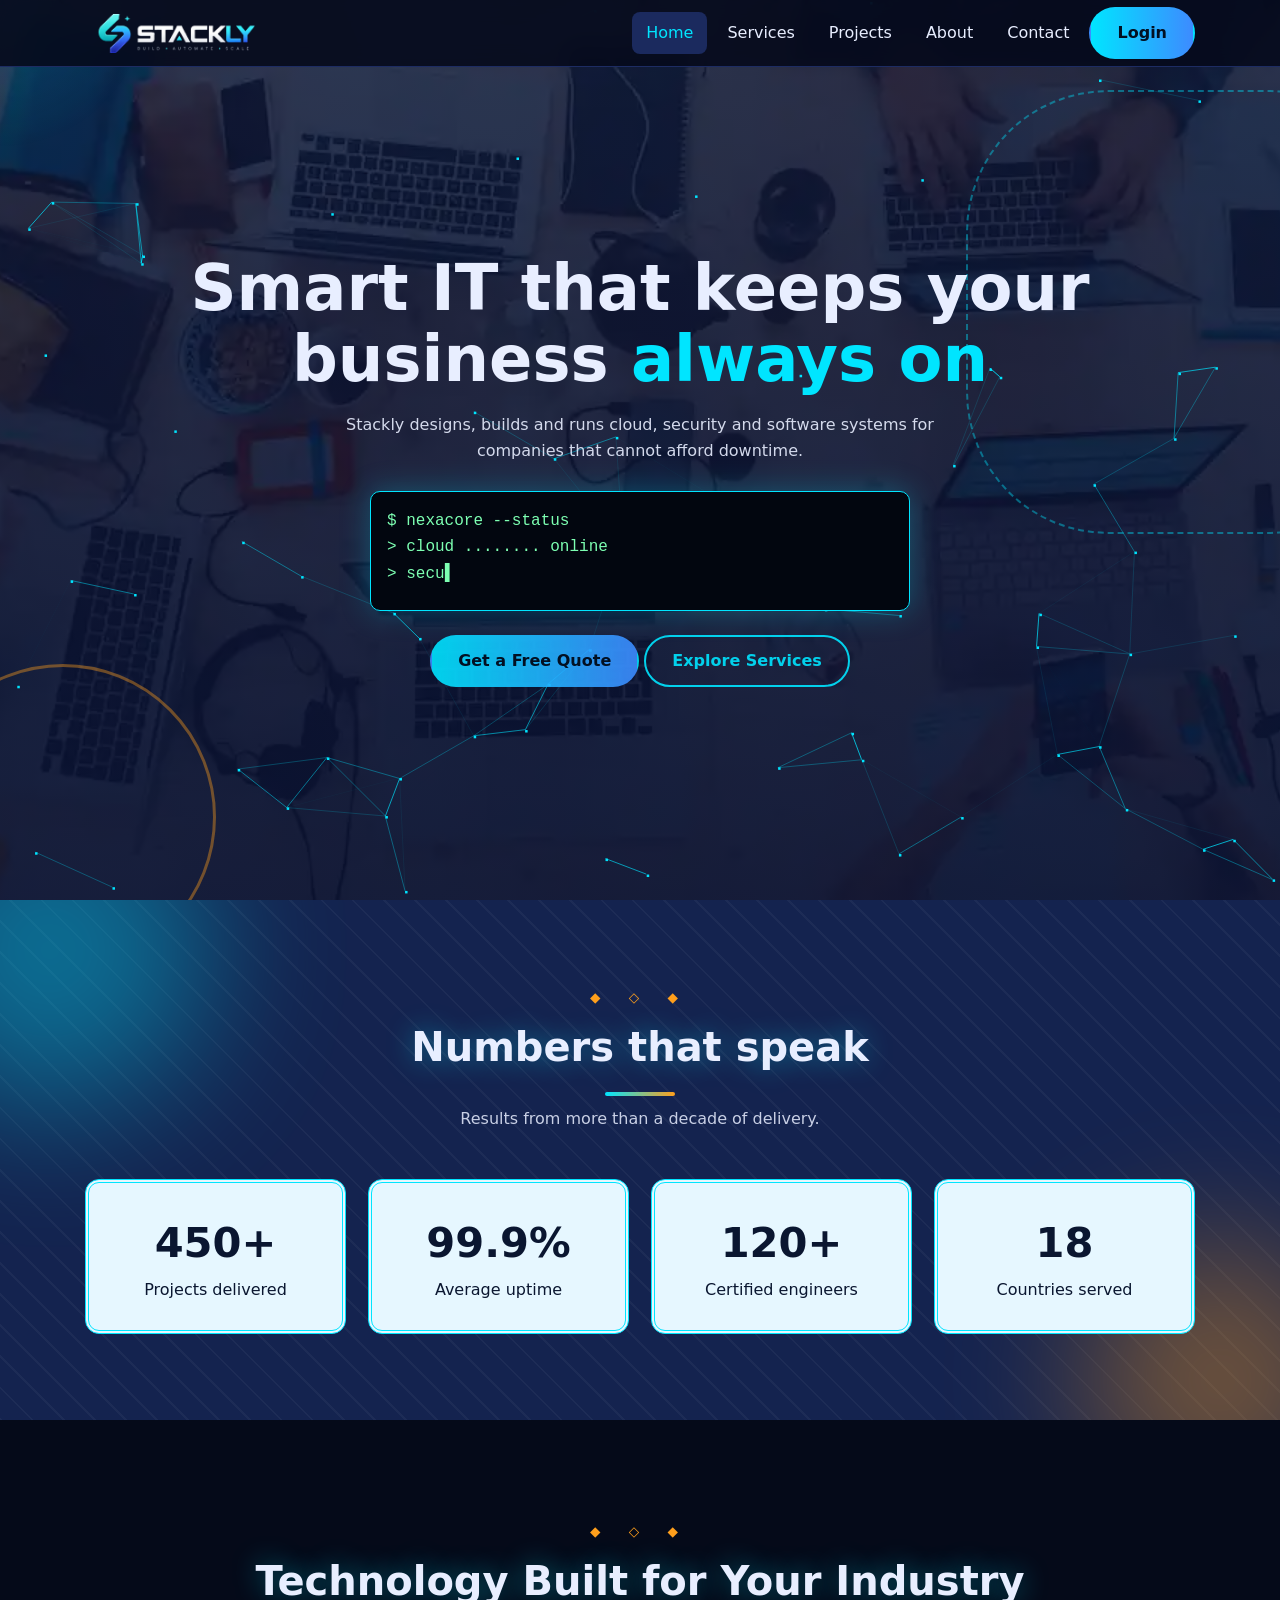
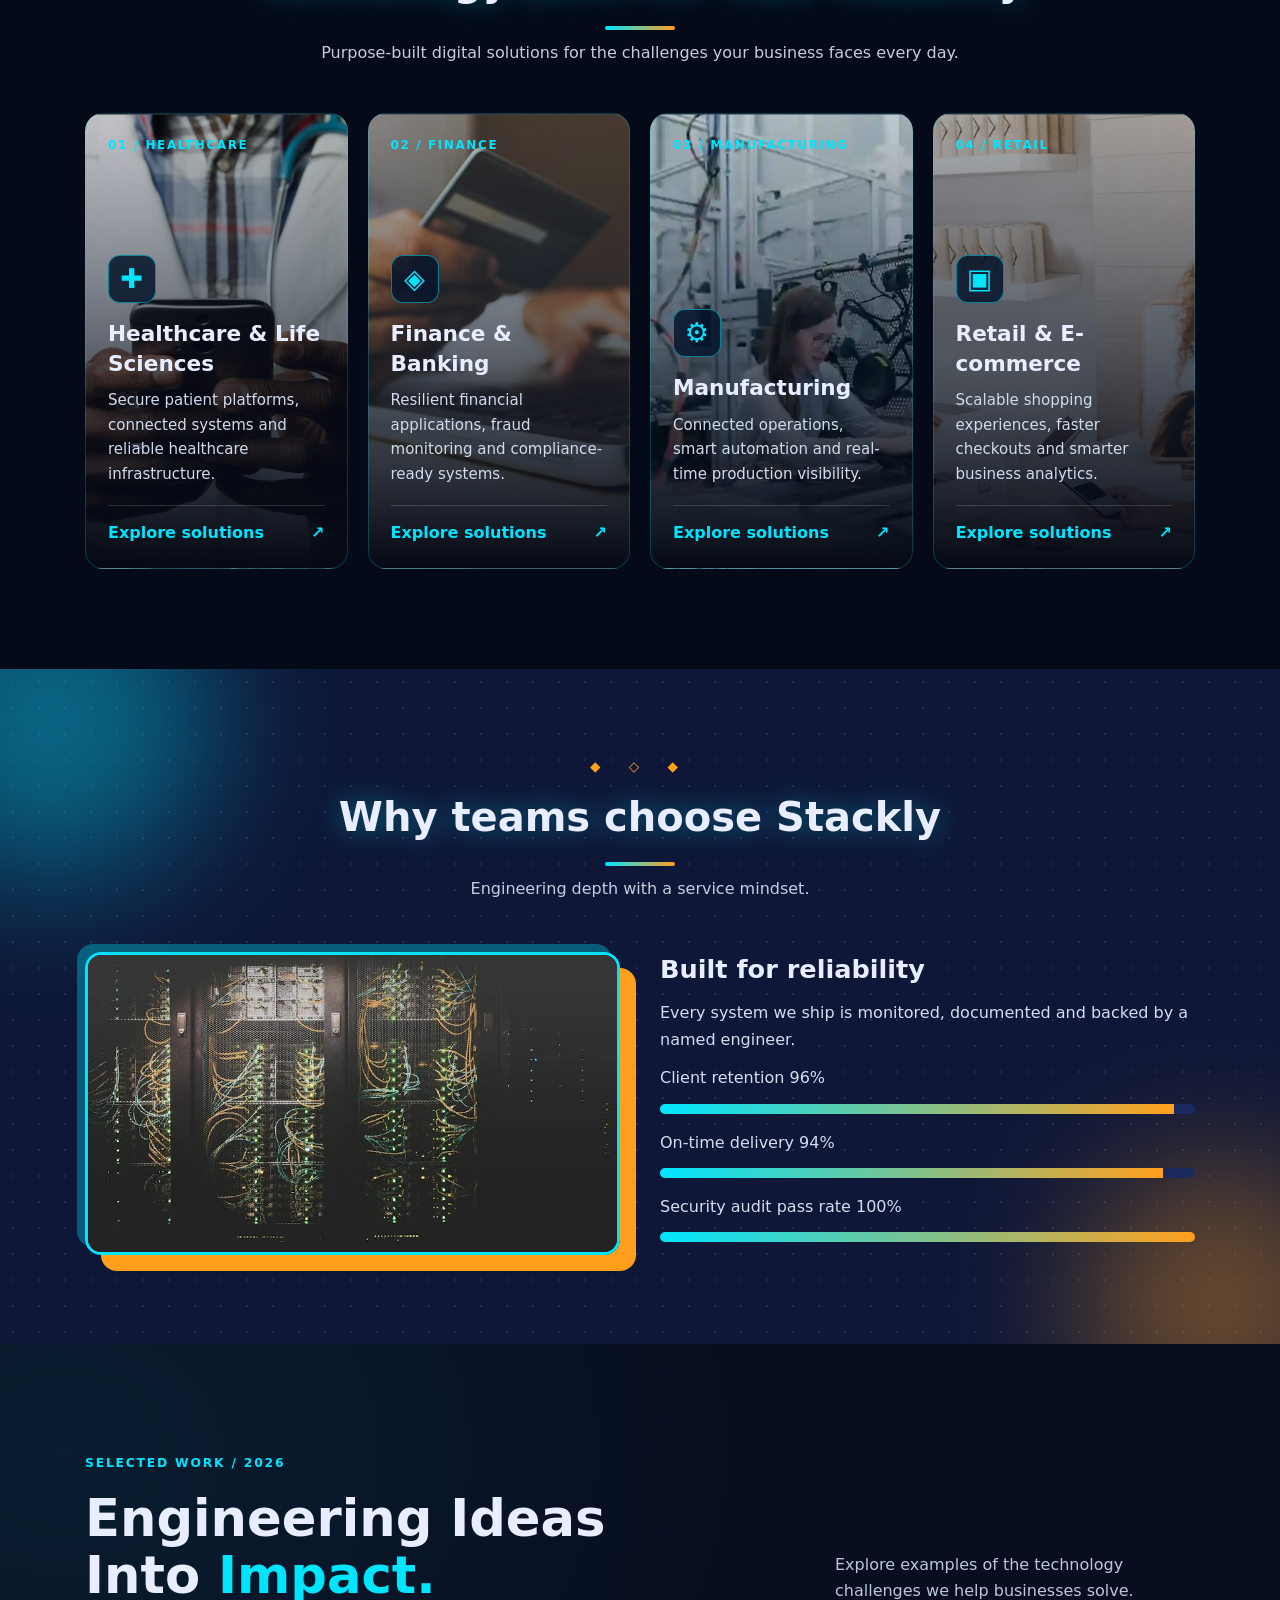
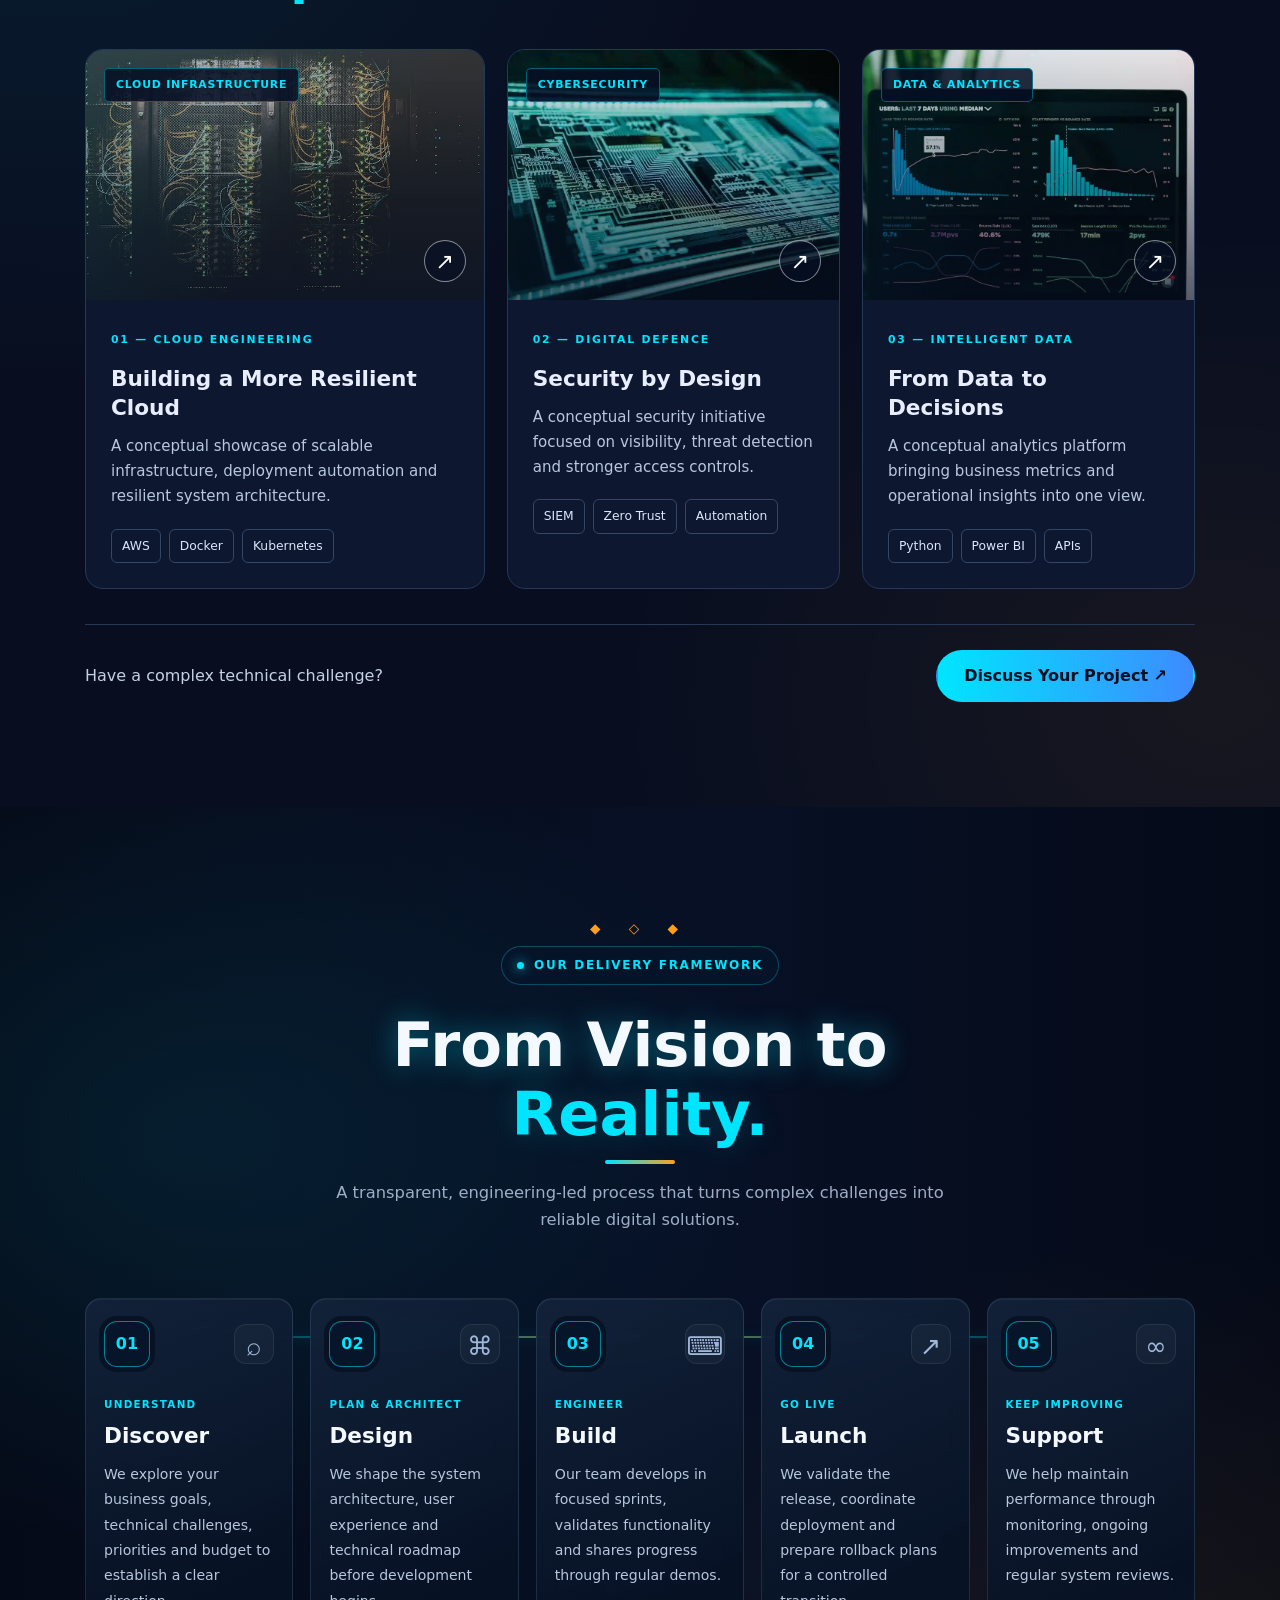
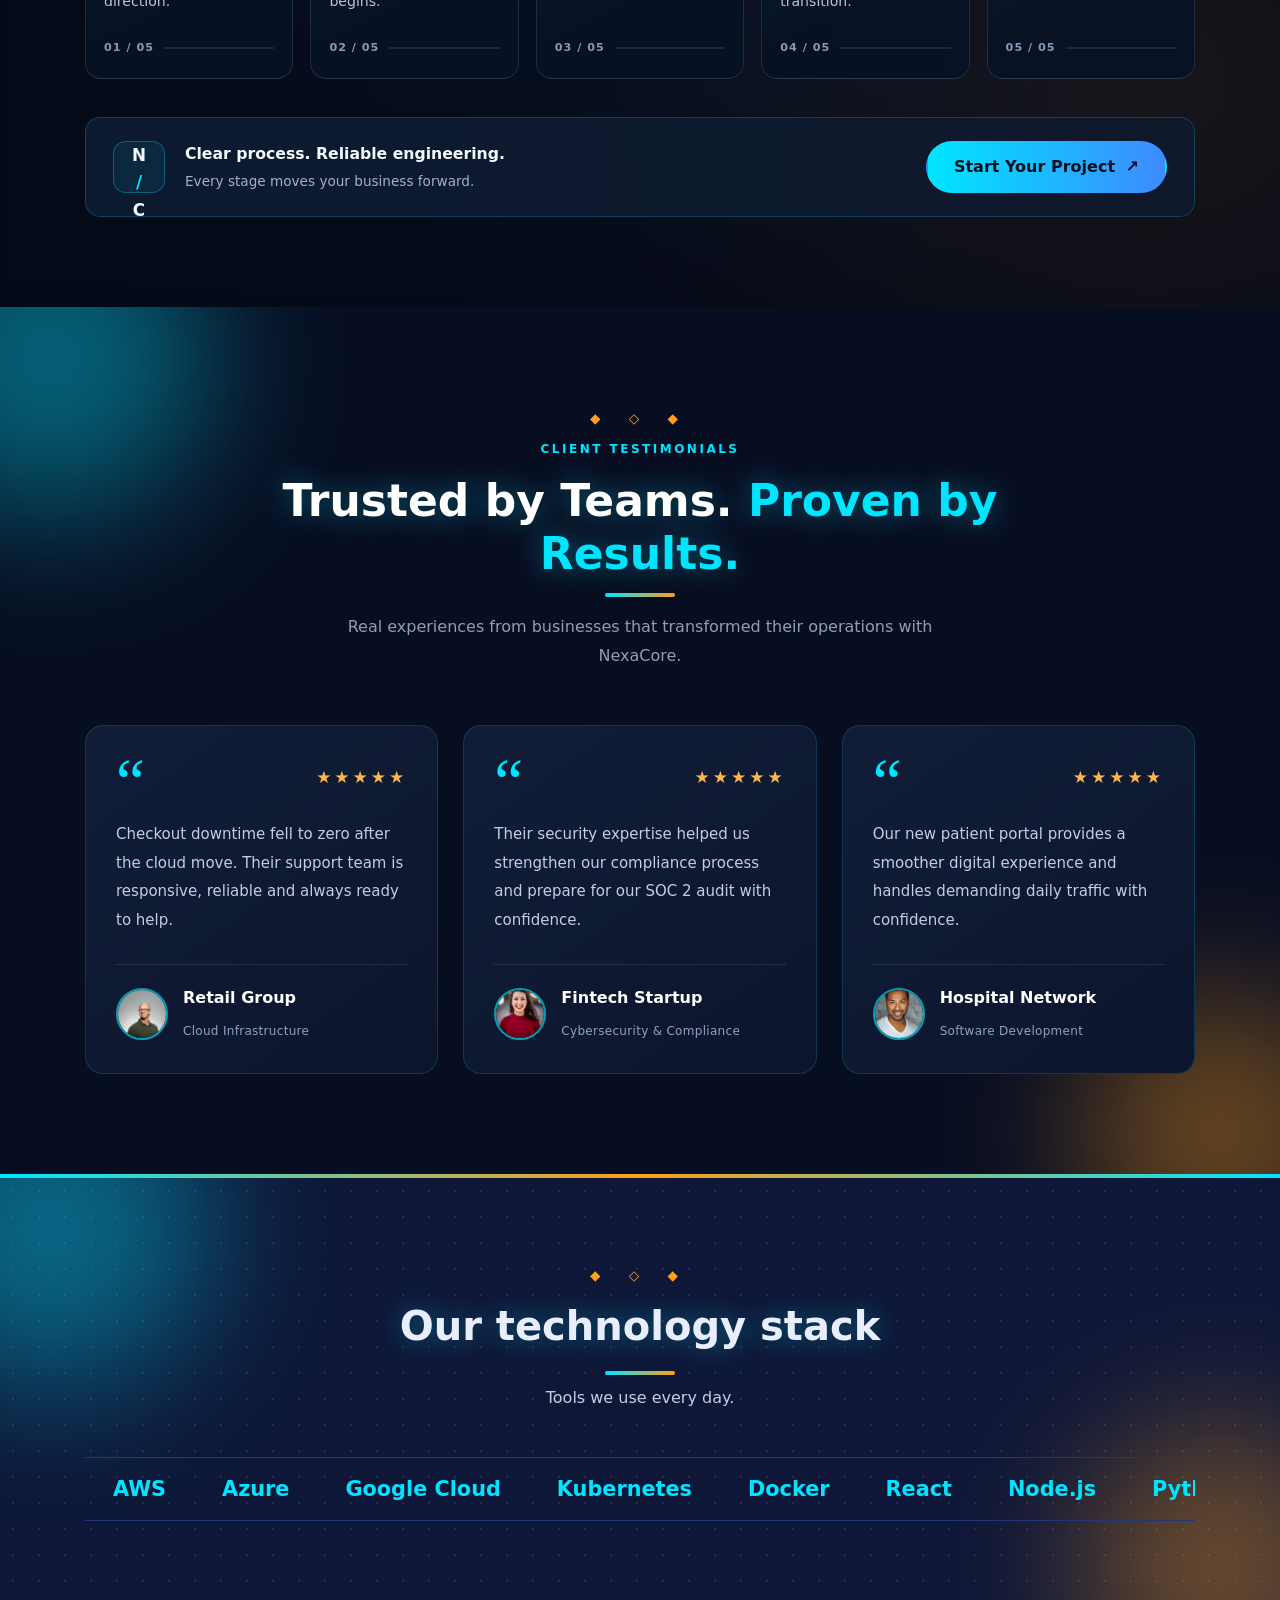
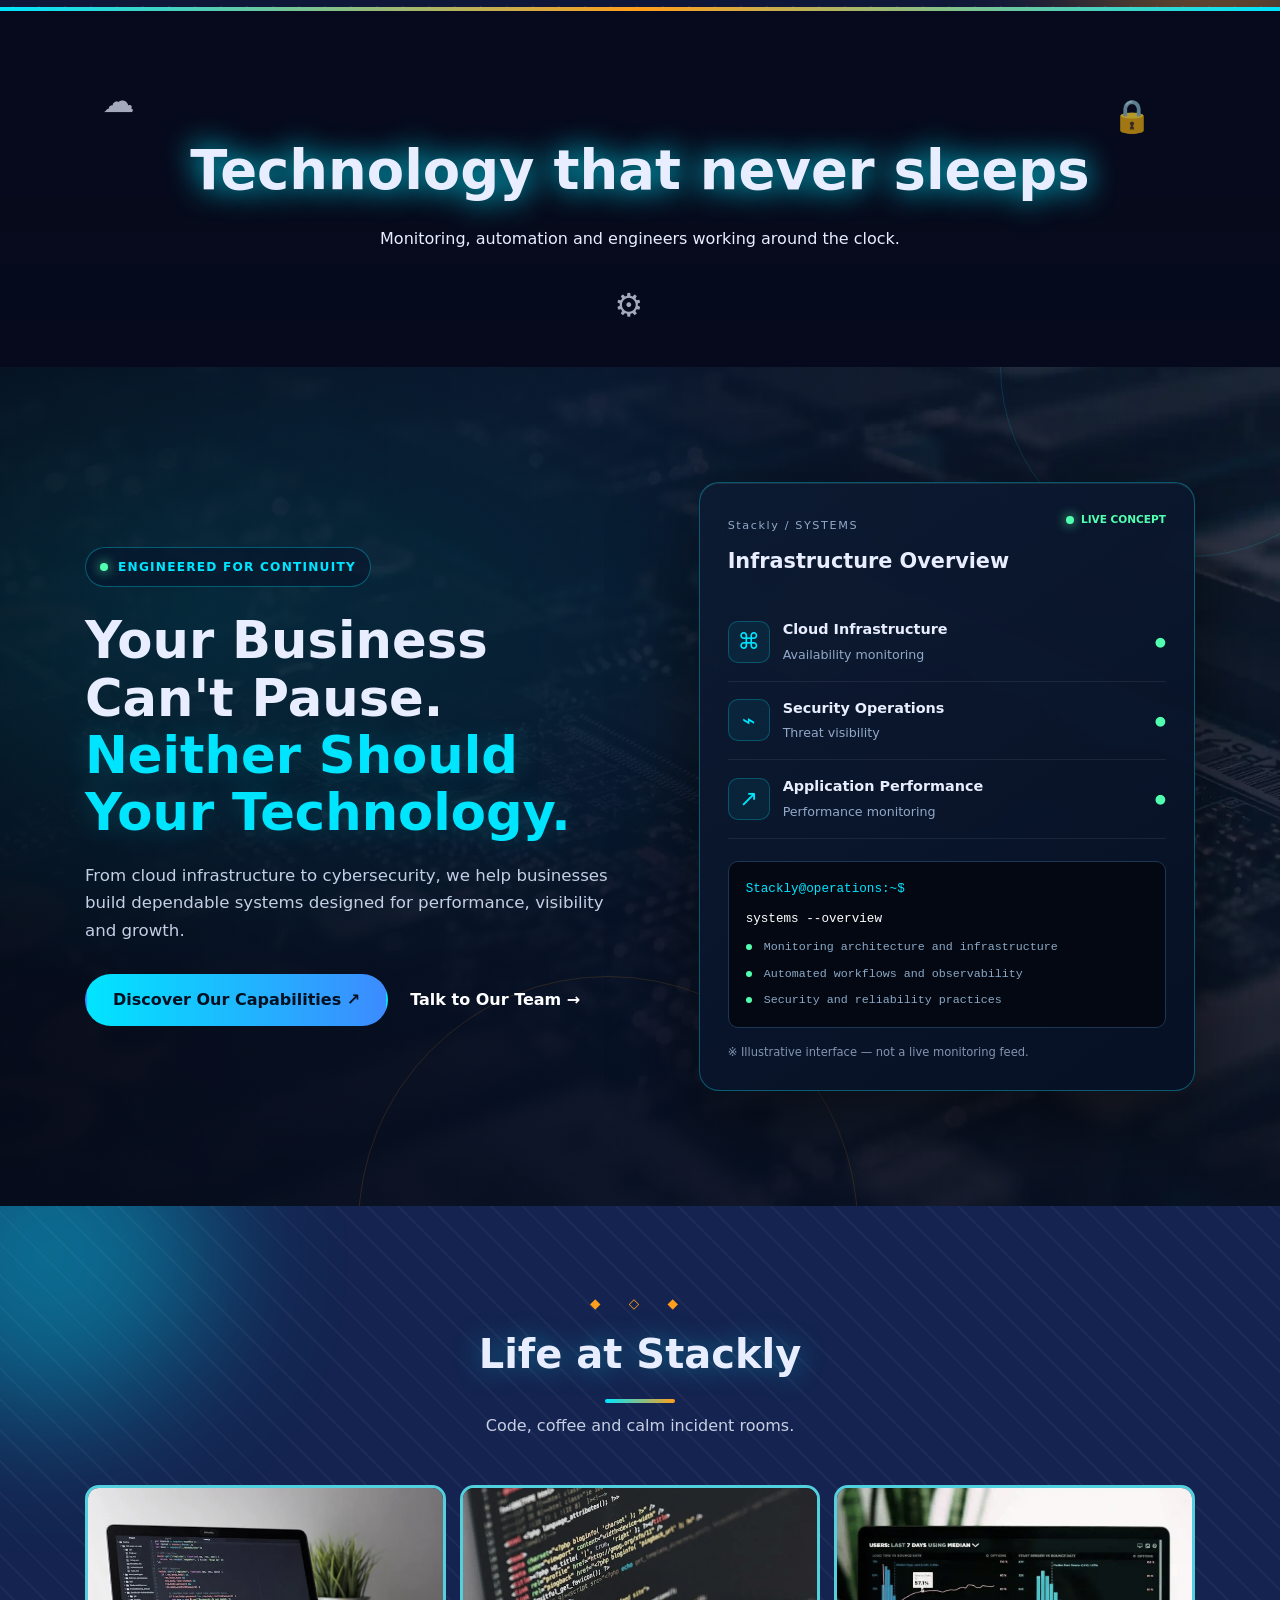
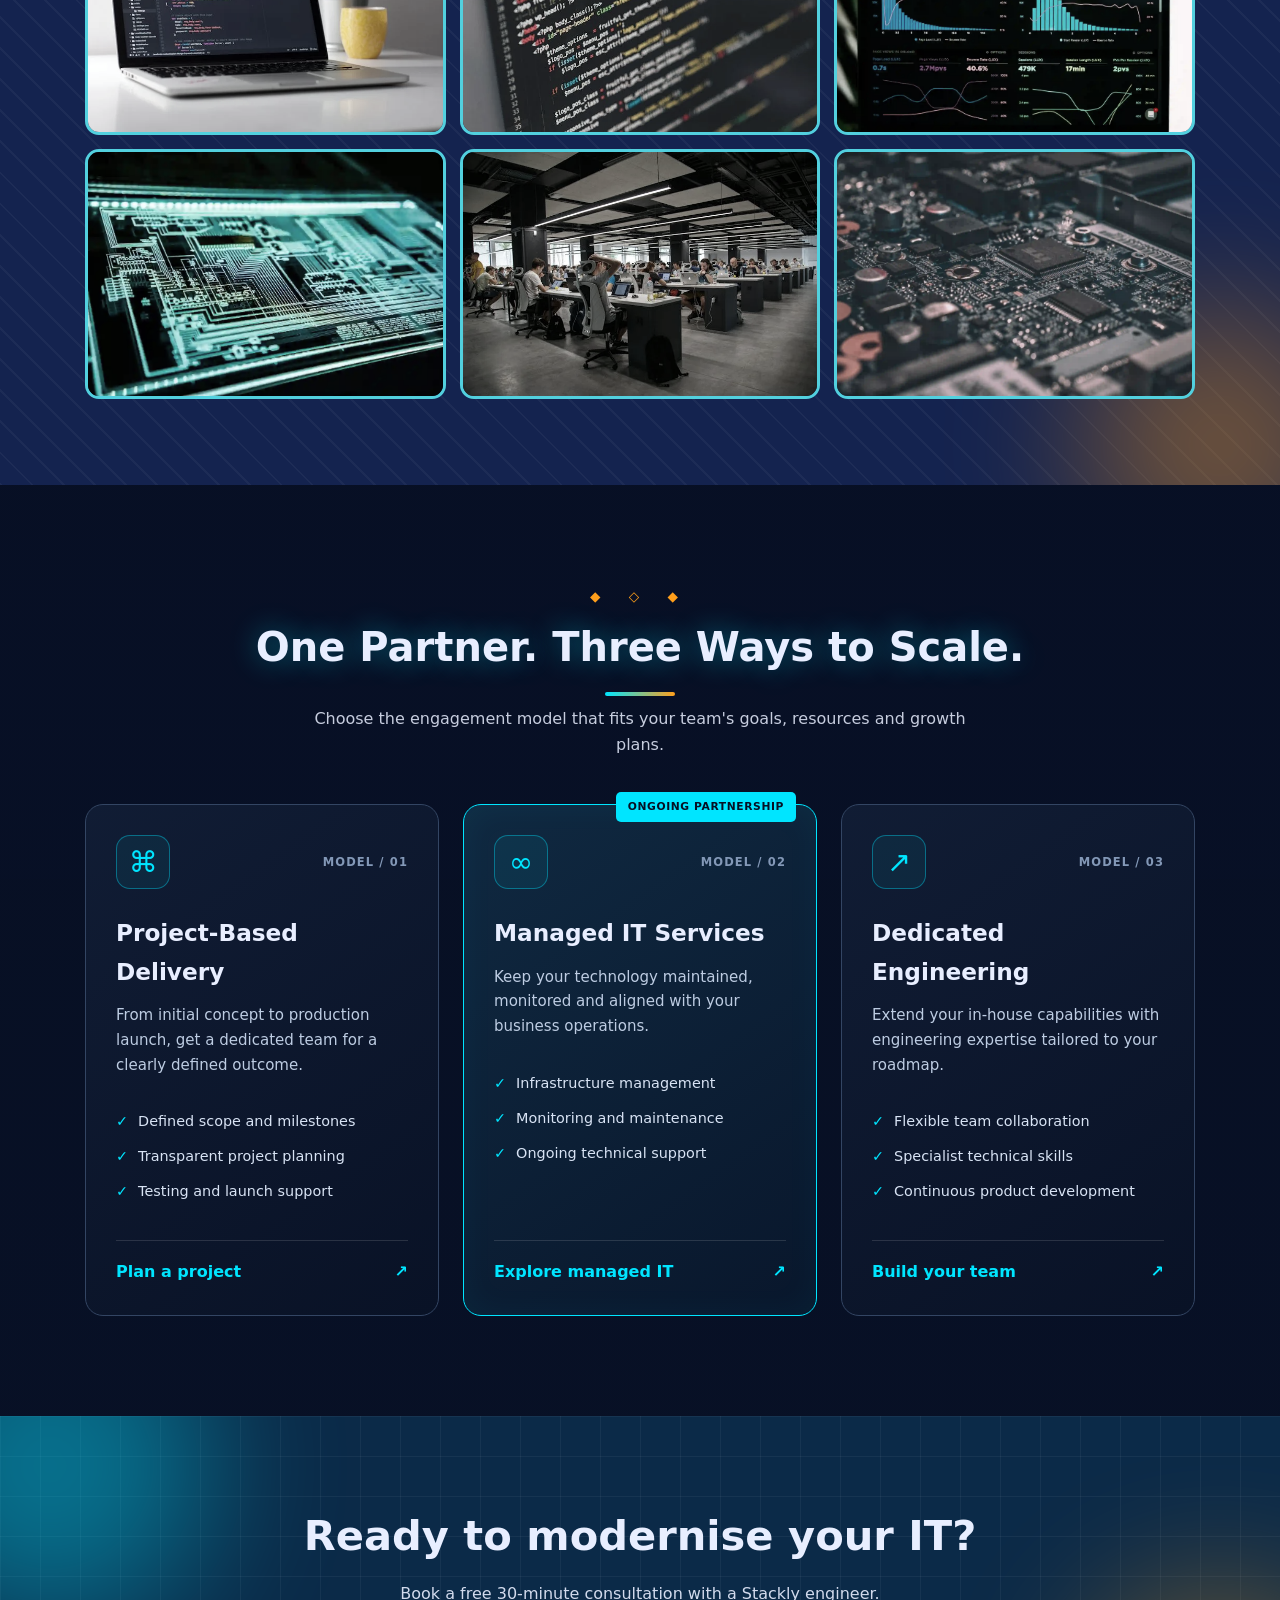
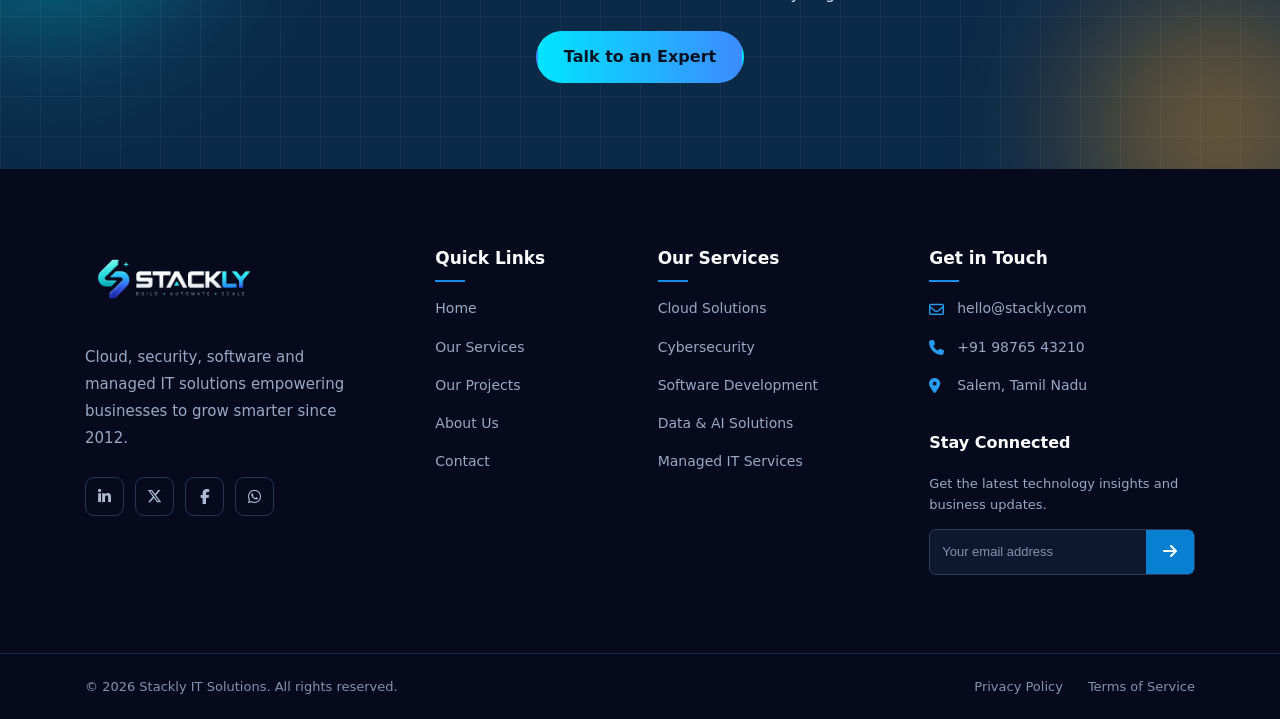
==== commit d834da7c: "." ====
--- a/index.html
+++ b/index.html
@@ -445,55 +445,85 @@
 
 <!-- ============================================== -->
 
-      <section class="sec s3">
-        <div class="wrap">
-          <div class="hd rv">
-            <h2>Client stories</h2>
-            <p>What our customers say after go-live.</p>
-          </div>
-          <div class="g">
-            <div class="card rv tilt">
-              <img
-                class="ci"
-                src="images/imgper1.jpg"
-                alt="Retail group"
-              />
-              <div class="ic">⭐</div>
-              <h3>Retail group</h3>
-              <p>
-                Checkout downtime fell to zero after the cloud move. Support
-                answers in minutes.
-              </p>
-            </div>
-            <div class="card rv tilt">
-              <img
-                class="ci"
-                src="images/person4.webp"
-                alt="Fin-tech start-up"
-              />
-              <div class="ic">⭐</div>
-              <h3>Fin-tech start-up</h3>
-              <p>
-                They passed our SOC 2 audit in eight weeks. Calm, expert and
-                clear.
-              </p>
-            </div>
-            <div class="card rv tilt">
-              <img
-                class="ci"
-                src="images/imgper3.jpg"
-                alt="Hospital network"
-              />
-              <div class="ic">⭐</div>
-              <h3>Hospital network</h3>
-              <p>
-                The new patient portal handles 40,000 logins a day without a
-                hiccup.
-              </p>
-            </div>
-          </div>
-        </div>
-      </section>
+
+<section class="sec client-stories">
+  <div class="wrap">
+
+    <div class="hd rv">
+      <span class="section-tag">CLIENT TESTIMONIALS</span>
+      <h2>Trusted by Teams. <span>Proven by Results.</span></h2>
+      <p>Real experiences from businesses that transformed their operations with NexaCore.</p>
+    </div>
+
+    <div class="stories-grid">
+
+      <!-- Story 1 -->
+      <div class="story-card rv tilt">
+        <div class="story-top">
+          <div class="quote-icon">“</div>
+          <div class="stars">★★★★★</div>
+        </div>
+
+        <p class="story-text">
+          Checkout downtime fell to zero after the cloud move.
+          Their support team is responsive, reliable and always ready to help.
+        </p>
+
+        <div class="story-client">
+          <img src="images/imgper1.jpg" alt="Retail group representative">
+          <div>
+            <h3>Retail Group</h3>
+            <span>Cloud Infrastructure</span>
+          </div>
+        </div>
+      </div>
+
+      <!-- Story 2 -->
+      <div class="story-card rv tilt">
+        <div class="story-top">
+          <div class="quote-icon">“</div>
+          <div class="stars">★★★★★</div>
+        </div>
+
+        <p class="story-text">
+          Their security expertise helped us strengthen our compliance
+          process and prepare for our SOC 2 audit with confidence.
+        </p>
+
+        <div class="story-client">
+          <img src="images/person4.webp" alt="Fintech startup representative">
+          <div>
+            <h3>Fintech Startup</h3>
+            <span>Cybersecurity & Compliance</span>
+          </div>
+        </div>
+      </div>
+
+      <!-- Story 3 -->
+      <div class="story-card rv tilt">
+        <div class="story-top">
+          <div class="quote-icon">“</div>
+          <div class="stars">★★★★★</div>
+        </div>
+
+        <p class="story-text">
+          Our new patient portal provides a smoother digital experience
+          and handles demanding daily traffic with confidence.
+        </p>
+
+        <div class="story-client">
+          <img src="images/imgper3.jpg" alt="Hospital network representative">
+          <div>
+            <h3>Hospital Network</h3>
+            <span>Software Development</span>
+          </div>
+        </div>
+      </div>
+
+    </div>
+  </div>
+</section>
+
 
 <!-- ======================================== -->
 
@@ -723,38 +753,110 @@
         </div>
       </section>
     </main>
-    <footer>
-      <div class="wrap fg">
-        <div>
-          <a class="logo" href="index.html">NEXA<b>CORE</b></a>
-          <p>
-            Cloud, security, software and managed IT for growing businesses
-            since 2012.
-          </p>
-        </div>
-        <div>
-          <h4>Pages</h4>
-          <a href="index.html">Home</a><a href="services.html">Services</a
-          ><a href="projects.html">Projects</a><a href="about.html">About</a
-          ><a href="contact.html">Contact</a>
-        </div>
-        <div>
-          <h4>Services</h4>
-          <a href="services.html">Cloud</a
-          ><a href="services.html">Cybersecurity</a
-          ><a href="services.html">Software</a
-          ><a href="services.html">Data and AI</a>
-        </div>
-        <div>
-          <h4>Contact</h4>
-          <a href="contact.html">hello@Stackly.com</a
-          ><a href="contact.html">+91 98765 43210</a
-          ><a href="contact.html">Salem, Tamil Nadu</a>
-        </div>
-      </div>
-      <p class="cp">© 2026 Stackly IT Solutions. All rights reserved.</p>
-    </footer>
-    <div class="modal" id="lm">
+
+<!-- =========================== Premium Footer =========================== -->
+<footer class="foot">
+
+  <div class="wrap fgrid">
+
+    <!-- Brand -->
+    <div class="foot-brand">
+      <a class="brand" href="index.html">
+        <img src="images/logo.webp" alt="Stackly Logo" class="brand-logo">
+      </a>
+
+      <p>
+        Cloud, security, software and managed IT solutions
+        empowering businesses to grow smarter since 2012.
+      </p>
+
+      <div class="foot-socials">
+        <a href="#" aria-label="LinkedIn"><i class="fa-brands fa-linkedin-in"></i></a>
+        <a href="#" aria-label="X"><i class="fa-brands fa-x-twitter"></i></a>
+        <a href="#" aria-label="Facebook"><i class="fa-brands fa-facebook-f"></i></a>
+        <a href="#" aria-label="WhatsApp"><i class="fa-brands fa-whatsapp"></i></a>
+      </div>
+    </div>
+
+    <!-- Quick Links -->
+    <div class="foot-links">
+      <h4>Quick Links</h4>
+      <a href="index.html">Home</a>
+      <a href="services.html">Our Services</a>
+      <a href="projects.html">Our Projects</a>
+      <a href="about.html">About Us</a>
+      <a href="contact.html">Contact</a>
+    </div>
+
+    <!-- Services -->
+    <div class="foot-links">
+      <h4>Our Services</h4>
+      <a href="services.html">Cloud Solutions</a>
+      <a href="services.html">Cybersecurity</a>
+      <a href="services.html">Software Development</a>
+      <a href="services.html">Data & AI Solutions</a>
+      <a href="services.html">Managed IT Services</a>
+    </div>
+
+    <!-- Contact -->
+    <div class="foot-links foot-contact">
+      <h4>Get in Touch</h4>
+
+      <a href="mailto:hello@stackly.com">
+        <i class="fa-regular fa-envelope"></i>
+        hello@stackly.com
+      </a>
+
+      <a href="tel:+919876543210">
+        <i class="fa-solid fa-phone"></i>
+        +91 98765 43210
+      </a>
+
+      <a href="contact.html">
+        <i class="fa-solid fa-location-dot"></i>
+        Salem, Tamil Nadu
+      </a>
+
+      <!-- Newsletter -->
+      <div class="foot-newsletter">
+        <h4>Stay Connected</h4>
+        <p>Get the latest technology insights and business updates.</p>
+
+        <form class="foot-newsletter-form" id="newsletterForm">
+          <input
+            type="email"
+            id="newsletterEmail"
+            placeholder="Your email address"
+            aria-label="Your email address"
+            required
+          >
+
+          <button type="submit" aria-label="Subscribe">
+            <i class="fa-solid fa-arrow-right"></i>
+          </button>
+        </form>
+
+        <p class="newsletter-message" id="newsletterMessage" aria-live="polite"></p>
+      </div>
+    </div>
+
+  </div>
+
+  <!-- Bottom Bar -->
+  <div class="foot-bottom">
+    <div class="wrap foot-bottom-inner">
+      <p class="copy">© 2026 Stackly IT Solutions. All rights reserved.</p>
+
+      <div class="foot-legal">
+        <a href="contact.html">Privacy Policy</a>
+        <a href="contact.html">Terms of Service</a>
+      </div>
+    </div>
+  </div>
+
+</footer>
+
+    <!-- <div class="modal" id="lm">
       <form class="box" id="lf">
         <button type="button" id="lc" aria-label="Close">×</button>
         <h3>Welcome back</h3>
@@ -769,7 +871,7 @@
           required
         /><button class="btn" style="width: 100%">Login</button>
       </form>
-    </div>
+    </div> -->
     <script src="js/main.js"></script>
     <script src="js/index.js"></script>
   </body>
--- a/css/style.css
+++ b/css/style.css
@@ -358,113 +358,7 @@
 .cta .btn {
   animation: pulse 2s infinite;
 }
-footer {
-  background: #03060f;
-  padding: 50px 0 20px;
-  border-top: 3px solid var(--ac);
-}
-.fg {
-  display: grid;
-  grid-template-columns: repeat(auto-fit, minmax(190px, 1fr));
-  gap: 26px;
-}
-footer h4 {
-  color: var(--ac);
-  margin-bottom: 8px;
-}
-footer a {
-  display: block;
-  opacity: 0.85;
-  margin: 4px 0;
-}
-footer a:hover {
-  color: var(--ac);
-}
-.cp {
-  text-align: center;
-  margin-top: 30px;
-  opacity: 0.6;
-  font-size: 0.9rem;
-}
-.modal {
-  position: fixed;
-  inset: 0;
-  background: #000b;
-  display: grid;
-  place-items: center;
-  z-index: 200;
-  opacity: 0;
-  visibility: hidden;
-  transition: 0.4s;
-  padding: 16px;
-}
-.modal.show {
-  opacity: 1;
-  visibility: visible;
-}
-.box {
-  background: #eaf0ff;
-  color: #0a1630;
-  width: 100%;
-  max-width: 400px;
-  padding: 34px 28px;
-  border-radius: 18px;
-  position: relative;
-  display: grid;
-  gap: 14px;
-  border-top: 6px solid var(--ac);
-  transform: scale(0.8) rotate(-3deg);
-  transition: 0.5s;
-}
-.modal.show .box {
-  transform: none;
-}
-.box input {
-  padding: 13px;
-  border: 2px solid #9bb0ff;
-  border-radius: 8px;
-  font: inherit;
-  background: #fff;
-  color: #111;
-}
-#lc {
-  position: absolute;
-  top: 10px;
-  right: 14px;
-  border: 0;
-  background: #d62828;
-  color: #fff;
-  width: 34px;
-  height: 34px;
-  border-radius: 50%;
-  font-size: 1.4rem;
-  cursor: pointer;
-  transition: 0.3s;
-}
-#lc:hover {
-  transform: rotate(90deg);
-}
-.role {
-  display: grid;
-  grid-template-columns: 1fr 1fr;
-  gap: 8px;
-}
-.role button {
-  padding: 11px;
-  border: 2px solid #3d8bff;
-  background: #fff;
-  color: #0a1630;
-  border-radius: 10px;
-  font: inherit;
-  font-weight: 700;
-  cursor: pointer;
-  transition: 0.3s;
-}
-.role .on {
-  background: #0a1630;
-  color: var(--ac);
-  border-color: #0a1630;
-}
+
 @keyframes blink {
   50% {
     opacity: 0;
@@ -650,8 +544,8 @@
 }
 .gal {
   display: grid;
-  grid-template-columns: repeat(4, 1fr);
-  grid-auto-rows: 170px;
+  grid-template-columns: repeat(3, 1fr);
+  grid-auto-rows: 250px;
   gap: 14px;
 }
 .gal img {
@@ -670,7 +564,7 @@
   z-index: 3;
   border-color: var(--ac2);
 }
-.gal img:nth-child(1) {
+/* .gal img:nth-child(1) {
   grid-column: span 2;
   grid-row: span 2;
 }
@@ -680,17 +574,20 @@
 .gal img:nth-child(5) {
   grid-column: span 2;
 }
+.gal img:nth-child(6) {
+  grid-row: span 2;
+} */
 @media (max-width: 700px) {
   .gal {
-    grid-template-columns: repeat(2, 1fr);
-  }
-  .gal img:nth-child(n) {
+    grid-template-columns: repeat(1, 1fr);
+  }
+  /* .gal img:nth-child(n) {
     grid-column: auto;
     grid-row: auto;
   }
   .gal img:nth-child(1) {
     grid-column: span 2;
-  }
+  } */
 }
 .bn {
   min-height: 360px;
@@ -718,10 +615,7 @@
   opacity: 0.7;
   animation: float 5s ease-in-out infinite;
 }
-footer {
-  background-image: radial-gradient(#00e5ff22 1px, transparent 1px);
-  background-size: 20px 20px;
-}
+
 .logo {
   text-shadow: 0 0 14px #00e5ff88;
 }
@@ -748,4 +642,284 @@
   height: auto;
   object-fit: contain;
   display: block;
-}+}
+
+
+/* =========================== PREMIUM FOOTER =========================== */
+
+.foot {
+  background: #060a1c;
+  color: #fff;
+  padding-top: 75px;
+  position: relative;
+  overflow: hidden;
+}
+
+.fgrid {
+  display: grid;
+  grid-template-columns: 1.5fr 0.85fr 1.1fr 1.35fr;
+  gap: 55px;
+  padding-bottom: 65px;
+}
+
+/* Brand */
+.foot-brand .brand {
+  display: inline-block;
+  margin-bottom: 22px;
+}
+
+.foot-brand .brand-logo {
+  width: 175px;
+  height: auto;
+  object-fit: contain;
+}
+
+.foot-brand p {
+  color: #9ba8c4;
+  font-size: 15px;
+  line-height: 1.8;
+  max-width: 290px;
+  margin-bottom: 25px;
+}
+
+/* Social Icons */
+.foot-socials {
+  display: flex;
+  gap: 11px;
+}
+
+.foot-socials a {
+  width: 39px;
+  height: 39px;
+  display: flex;
+  align-items: center;
+  justify-content: center;
+  border: 1px solid #263553;
+  border-radius: 9px;
+  color: #aebbd3;
+  font-size: 15px;
+  transition: 0.3s ease;
+}
+
+.foot-socials a:hover {
+  background: #0878d1;
+  border-color: #0878d1;
+  color: #fff;
+  transform: translateY(-4px);
+}
+
+/* Footer Links */
+.foot-links {
+  display: flex;
+  flex-direction: column;
+  align-items: flex-start;
+}
+
+.foot-links h4 {
+  font-size: 17px;
+  font-weight: 700;
+  color: #fff;
+  margin-bottom: 25px;
+  position: relative;
+}
+
+.foot-links h4::after {
+  content: "";
+  position: absolute;
+  left: 0;
+  bottom: -10px;
+  width: 30px;
+  height: 2px;
+  background: #168eea;
+}
+
+.foot-links > a {
+  color: #9ba8c4;
+  text-decoration: none;
+  font-size: 14px;
+  margin-bottom: 15px;
+  transition: 0.3s ease;
+}
+
+.foot-links > a:hover {
+  color: #35aaff;
+  transform: translateX(5px);
+}
+
+/* Contact */
+.foot-contact > a {
+  display: flex;
+  align-items: center;
+  gap: 11px;
+}
+
+.foot-contact > a i {
+  color: #279cf0;
+  font-size: 15px;
+  width: 17px;
+}
+
+/* Newsletter */
+.foot-newsletter {
+  width: 100%;
+  margin-top: 18px;
+}
+
+.foot-newsletter h4 {
+  margin-bottom: 18px;
+  font-size: 16px;
+}
+
+.foot-newsletter h4::after {
+  display: none;
+}
+
+.foot-newsletter p {
+  color: #9ba8c4;
+  font-size: 13px;
+  line-height: 1.6;
+  margin-bottom: 13px;
+}
+
+.foot-newsletter-form {
+  display: flex;
+  width: 100%;
+  height: 46px;
+  border: 1px solid #293b5b;
+  border-radius: 7px;
+  overflow: hidden;
+  background: #0e1730;
+}
+
+.foot-newsletter-form input {
+  flex: 1;
+  min-width: 0;
+  border: none;
+  outline: none;
+  background: transparent;
+  color: #fff;
+  padding: 0 12px;
+  font-size: 13px;
+}
+
+.foot-newsletter-form input::placeholder {
+  color: #8492ad;
+}
+
+.foot-newsletter-form button {
+  width: 48px;
+  border: none;
+  background: #087fd0;
+  color: #fff;
+  cursor: pointer;
+  font-size: 16px;
+  transition: 0.3s ease;
+}
+
+.foot-newsletter-form button:hover {
+  background: #159ceF;
+}
+
+.newsletter-message {
+  font-size: 12px !important;
+  margin-top: 8px;
+}
+
+/* Bottom Bar */
+.foot-bottom {
+  border-top: 1px solid #1b2944;
+  padding: 22px 0;
+}
+
+.foot-bottom-inner {
+  display: flex;
+  align-items: center;
+  justify-content: space-between;
+  gap: 20px;
+}
+
+.copy {
+  color: #8492ad;
+  font-size: 13px;
+  margin: 0;
+}
+
+.foot-legal {
+  display: flex;
+  gap: 25px;
+}
+
+.foot-legal a {
+  color: #8492ad;
+  font-size: 13px;
+  text-decoration: none;
+  transition: 0.3s;
+}
+
+.foot-legal a:hover {
+  color: #35aaff;
+}
+
+/* Responsive */
+@media (max-width: 1000px) {
+  .fgrid {
+    grid-template-columns: 1.2fr 1fr;
+    gap: 45px;
+  }
+}
+
+@media (max-width: 600px) {
+  .foot {
+    padding-top: 55px;
+  }
+
+  .fgrid {
+    grid-template-columns: 1fr 1fr;
+    gap: 38px 22px;
+    padding-bottom: 45px;
+  }
+
+  .foot-brand {
+    grid-column: 1 / -1;
+  }
+
+  .foot-brand p {
+    max-width: 330px;
+  }
+
+  .foot-links h4 {
+    font-size: 15px;
+  }
+
+  .foot-links > a {
+    font-size: 13px;
+  }
+
+  .foot-contact {
+    grid-column: 1 / -1;
+  }
+
+  .foot-newsletter {
+    max-width: 400px;
+  }
+
+  .foot-bottom-inner {
+    flex-direction: column;
+    text-align: center;
+    gap: 15px;
+  }
+
+  .foot-legal {
+    gap: 20px;
+  }
+}
+
+@media (max-width: 380px) {
+  .fgrid {
+    column-gap: 15px;
+  }
+
+  .foot-legal {
+    gap: 13px;
+  }
+}
--- a/css/index.css
+++ b/css/index.css
@@ -5,6 +5,167 @@
 .steps .card:before{content:counter(s);position:absolute;top:-18px;left:20px;width:40px;height:40px;border-radius:50%;background:var(--ac2);color:#111;display:grid;place-items:center;font-weight:800;animation:pulse 2s infinite}
 .pb{height:10px;background:#1b2a5e;border-radius:9px;margin:4px 0 16px;overflow:hidden}.pb i{display:block;height:100%;width:0;background:linear-gradient(90deg,var(--ac),var(--ac2));transition:width 2s}.rv.in .pb i{width:var(--w)}
 
+
+/* ===== CLIENT STORIES ===== */
+
+.client-stories {
+  position: relative;
+  overflow: hidden;
+  background: #080e22;
+  padding: 100px 0;
+}
+
+.client-stories .hd {
+  max-width: 720px;
+  margin: 0 auto 55px;
+  text-align: center;
+}
+
+.section-tag {
+  display: inline-block;
+  color: #00e5ff;
+  font-size: 12px;
+  font-weight: 800;
+  letter-spacing: 2.5px;
+  margin-bottom: 15px;
+}
+
+.client-stories .hd h2 {
+  color: #fff;
+  font-size: clamp(30px, 4vw, 44px);
+  line-height: 1.2;
+  margin-bottom: 16px;
+}
+
+.client-stories .hd h2 span {
+  color: #00e5ff;
+}
+
+.client-stories .hd p {
+  color: #aab7cf;
+  font-size: 16px;
+  line-height: 1.8;
+}
+
+/* GRID */
+
+.stories-grid {
+  display: grid;
+  grid-template-columns: repeat(3, minmax(0, 1fr));
+  gap: 25px;
+}
+
+/* CARD */
+
+.story-card {
+  position: relative;
+  display: flex;
+  flex-direction: column;
+  min-height: 330px;
+  padding: 30px;
+  background: linear-gradient(145deg, #111d38, #0c152c);
+  border: 1px solid rgba(0, 229, 255, 0.16);
+  border-radius: 18px;
+  transition: 0.35s ease;
+}
+
+.story-card:hover {
+  border-color: #00e5ff;
+  box-shadow: 0 18px 45px rgba(0, 229, 255, 0.10);
+}
+
+/* TOP */
+
+.story-top {
+  display: flex;
+  justify-content: space-between;
+  align-items: center;
+  margin-bottom: 22px;
+}
+
+.quote-icon {
+  color: #00e5ff;
+  font-family: Georgia, serif;
+  font-size: 65px;
+  line-height: 0.8;
+  height: 42px;
+}
+
+.stars {
+  color: #ffb547;
+  font-size: 17px;
+  letter-spacing: 3px;
+}
+
+/* TESTIMONIAL */
+
+.story-text {
+  color: #c3cee0;
+  font-size: 15px;
+  line-height: 1.9;
+  margin: 0 0 30px;
+  flex: 1;
+}
+
+/* CLIENT DETAILS */
+
+.story-client {
+  display: flex;
+  align-items: center;
+  gap: 15px;
+  padding-top: 20px;
+  border-top: 1px solid rgba(255, 255, 255, 0.1);
+}
+
+.story-client img {
+  width: 52px;
+  height: 52px;
+  flex-shrink: 0;
+  border-radius: 50%;
+  object-fit: cover;
+  border: 2px solid rgba(0, 229, 255, 0.65);
+}
+
+.story-client h3 {
+  color: #fff;
+  font-size: 16px;
+  font-weight: 700;
+  margin: 0 0 5px;
+}
+
+.story-client span {
+  color: #8fa2bd;
+  font-size: 12px;
+  letter-spacing: 0.3px;
+}
+
+/* RESPONSIVE */
+
+@media (max-width: 900px) {
+  .stories-grid {
+    grid-template-columns: repeat(2, minmax(0, 1fr));
+  }
+}
+
+@media (max-width: 600px) {
+  .client-stories {
+    padding: 70px 0;
+  }
+
+  .client-stories .hd {
+    margin-bottom: 35px;
+  }
+
+  .stories-grid {
+    grid-template-columns: 1fr;
+    gap: 18px;
+  }
+
+  .story-card {
+    min-height: 300px;
+    padding: 25px;
+  }
+}
 
 
 /* ===== INDUSTRY SOLUTIONS ===== */
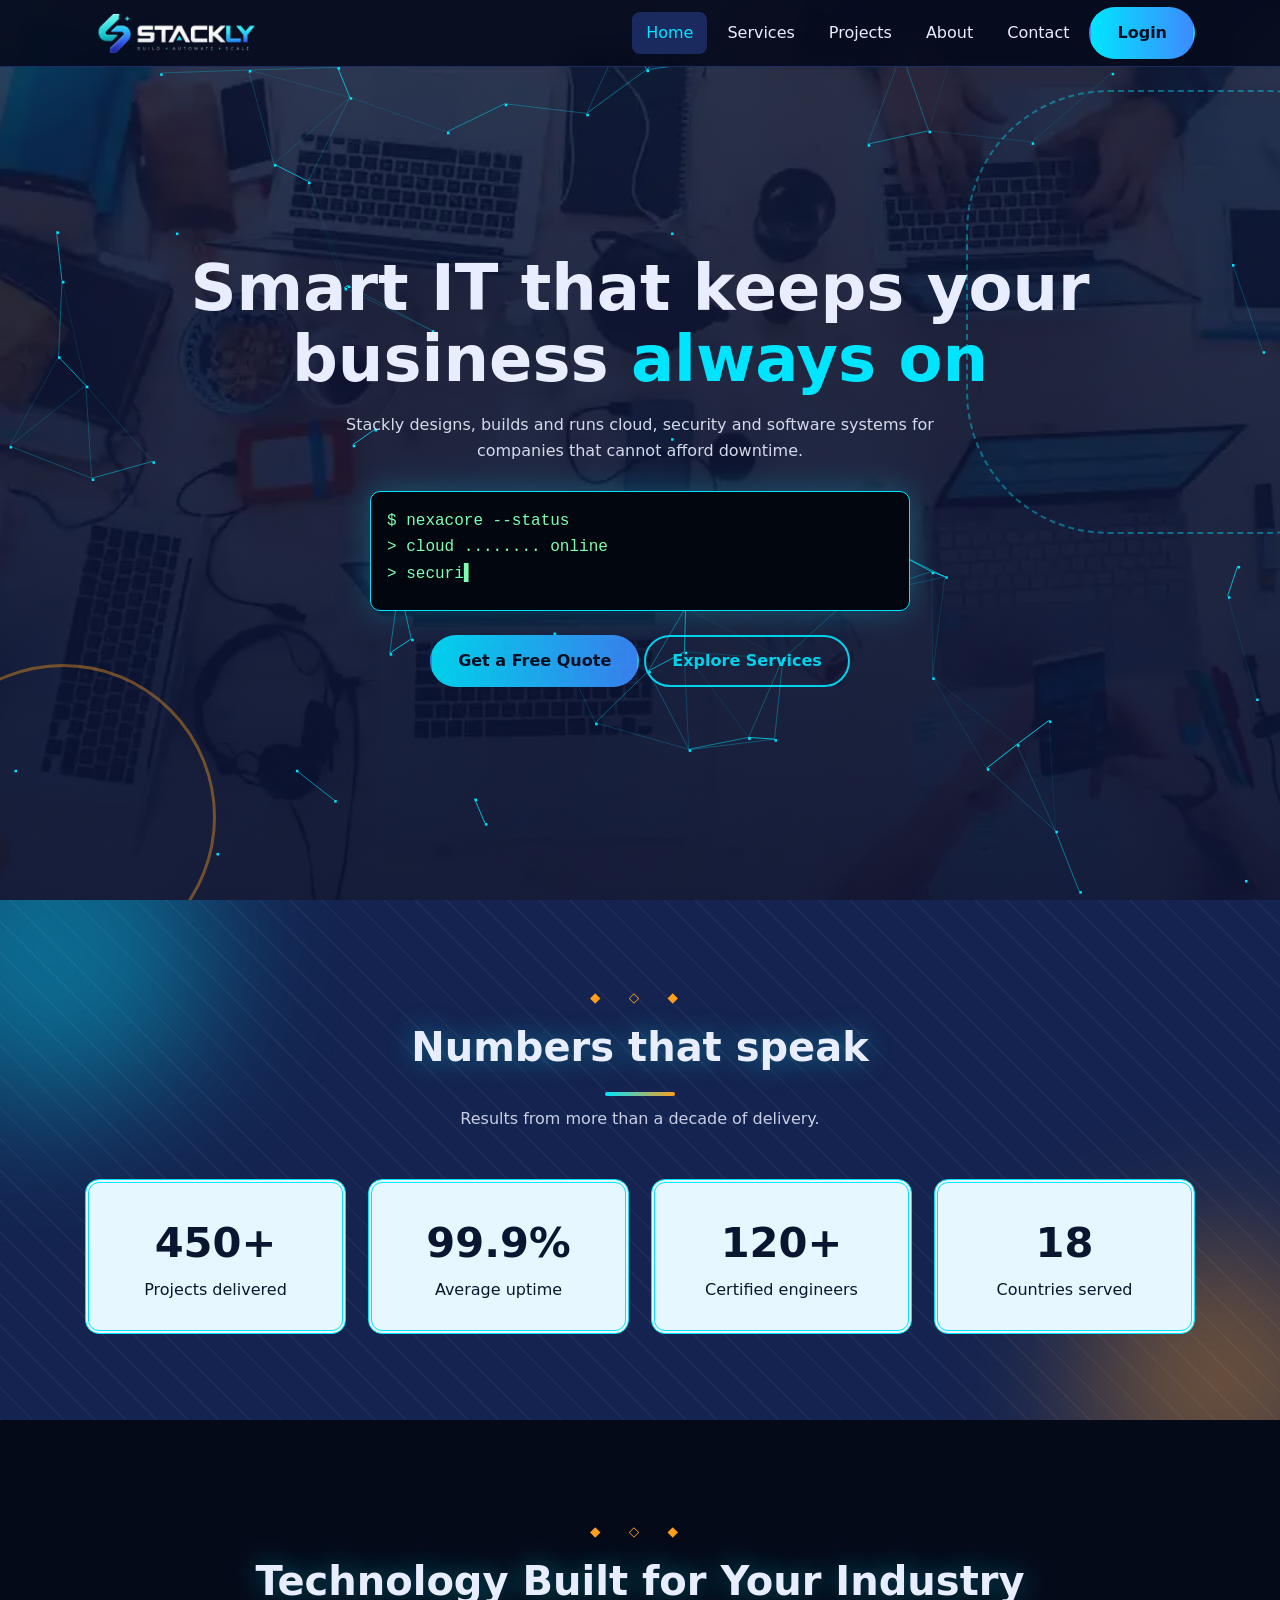
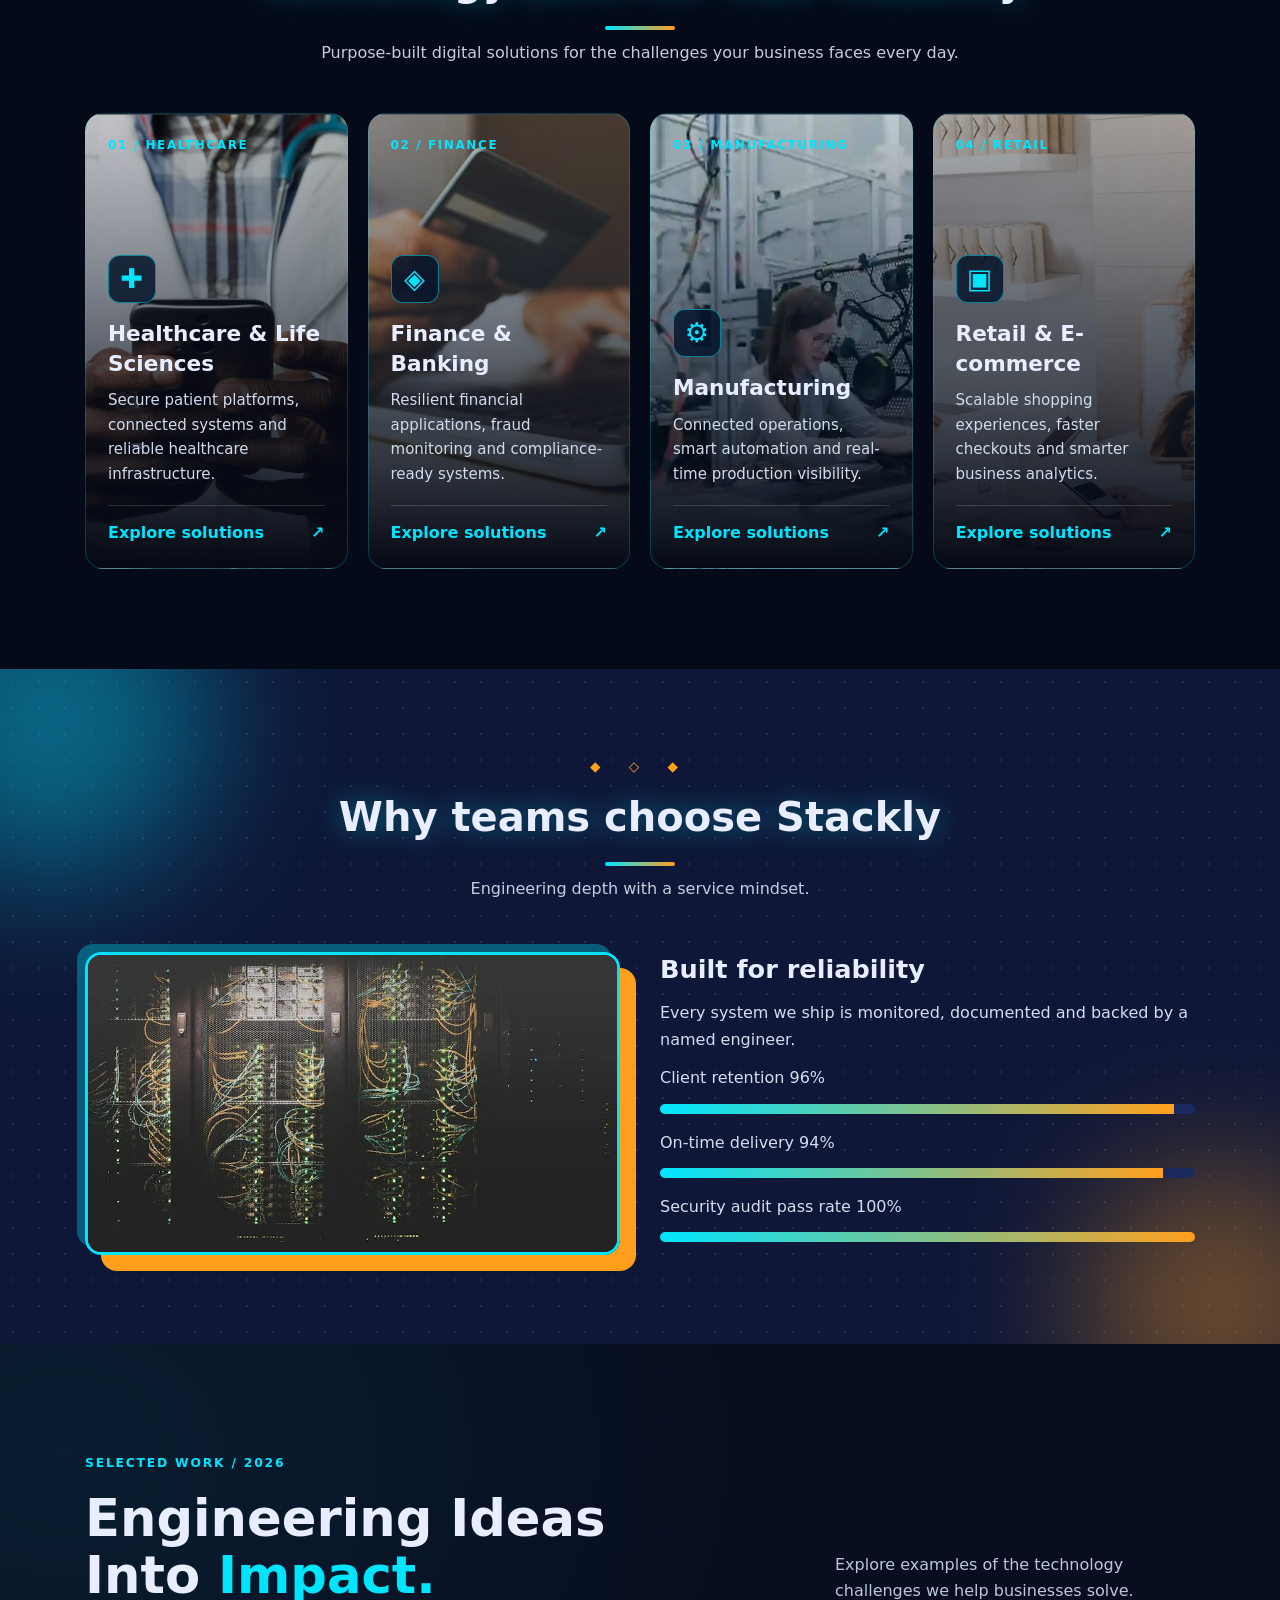
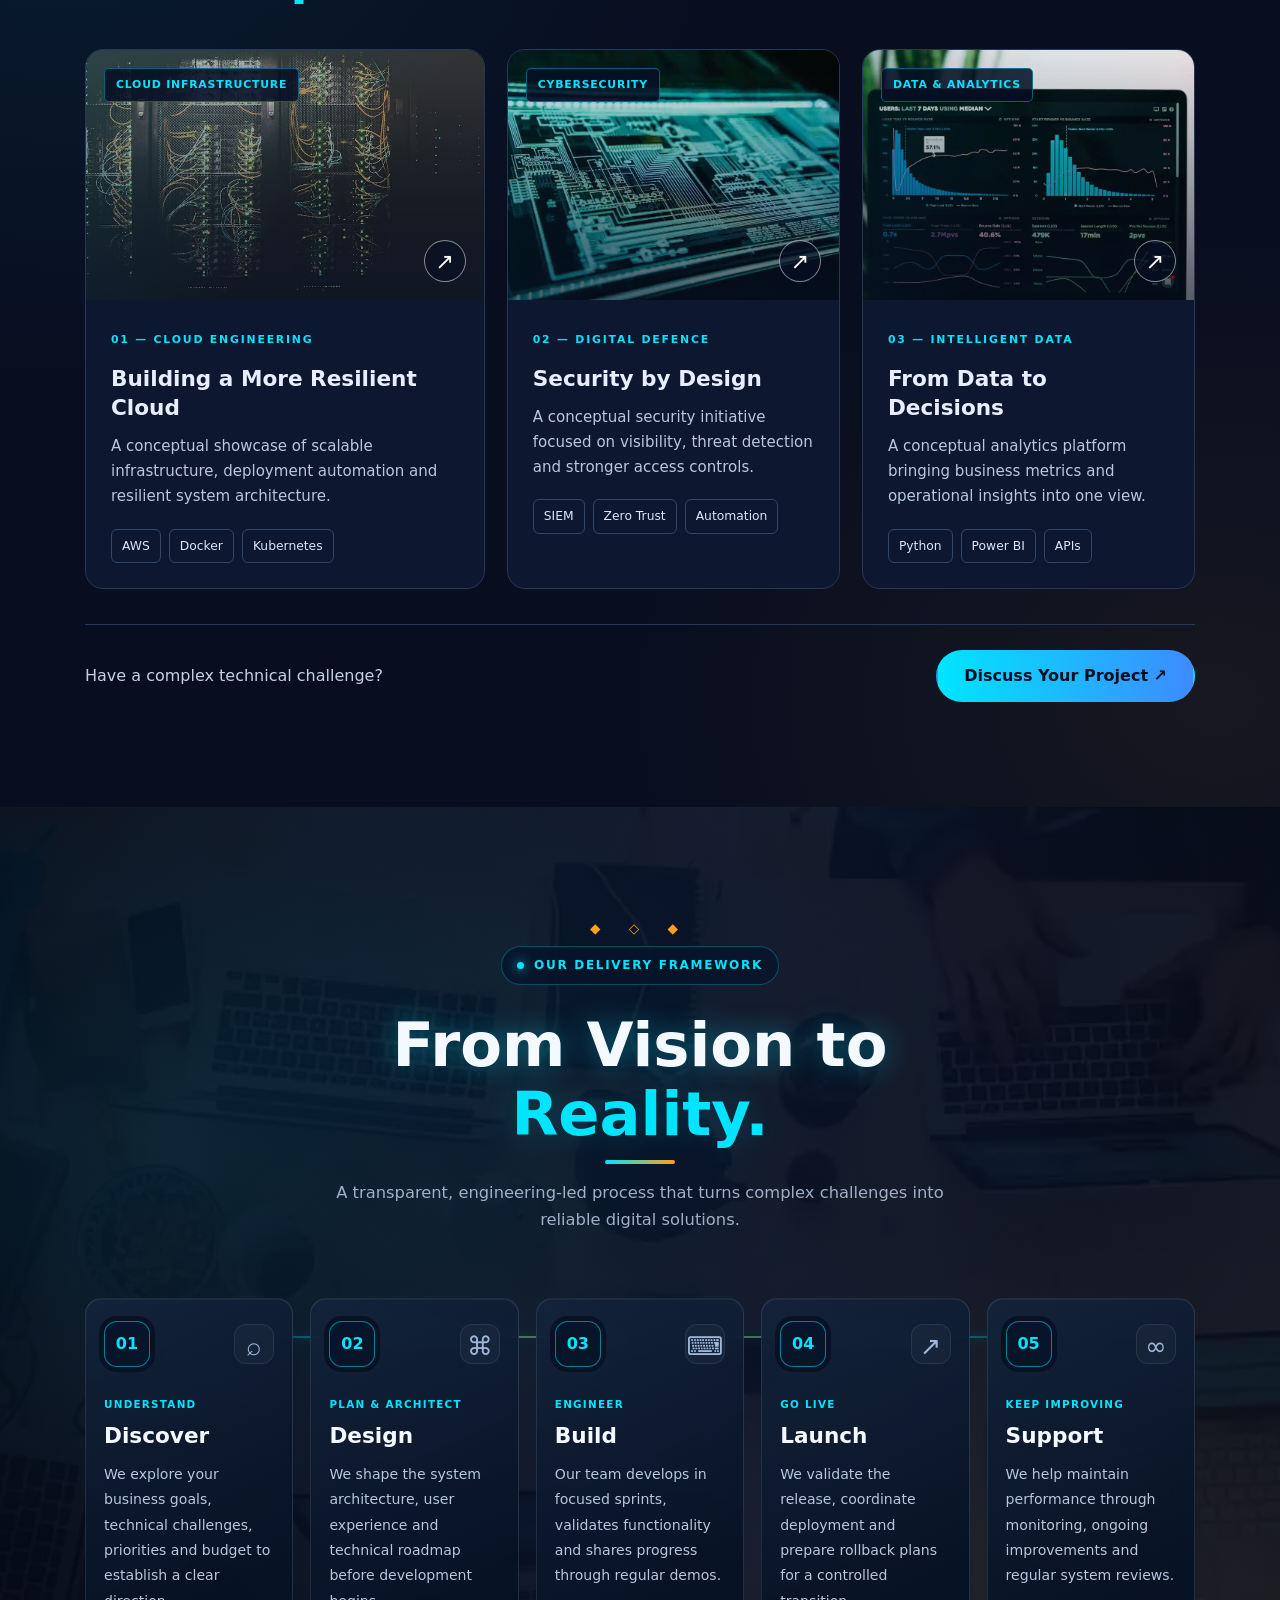
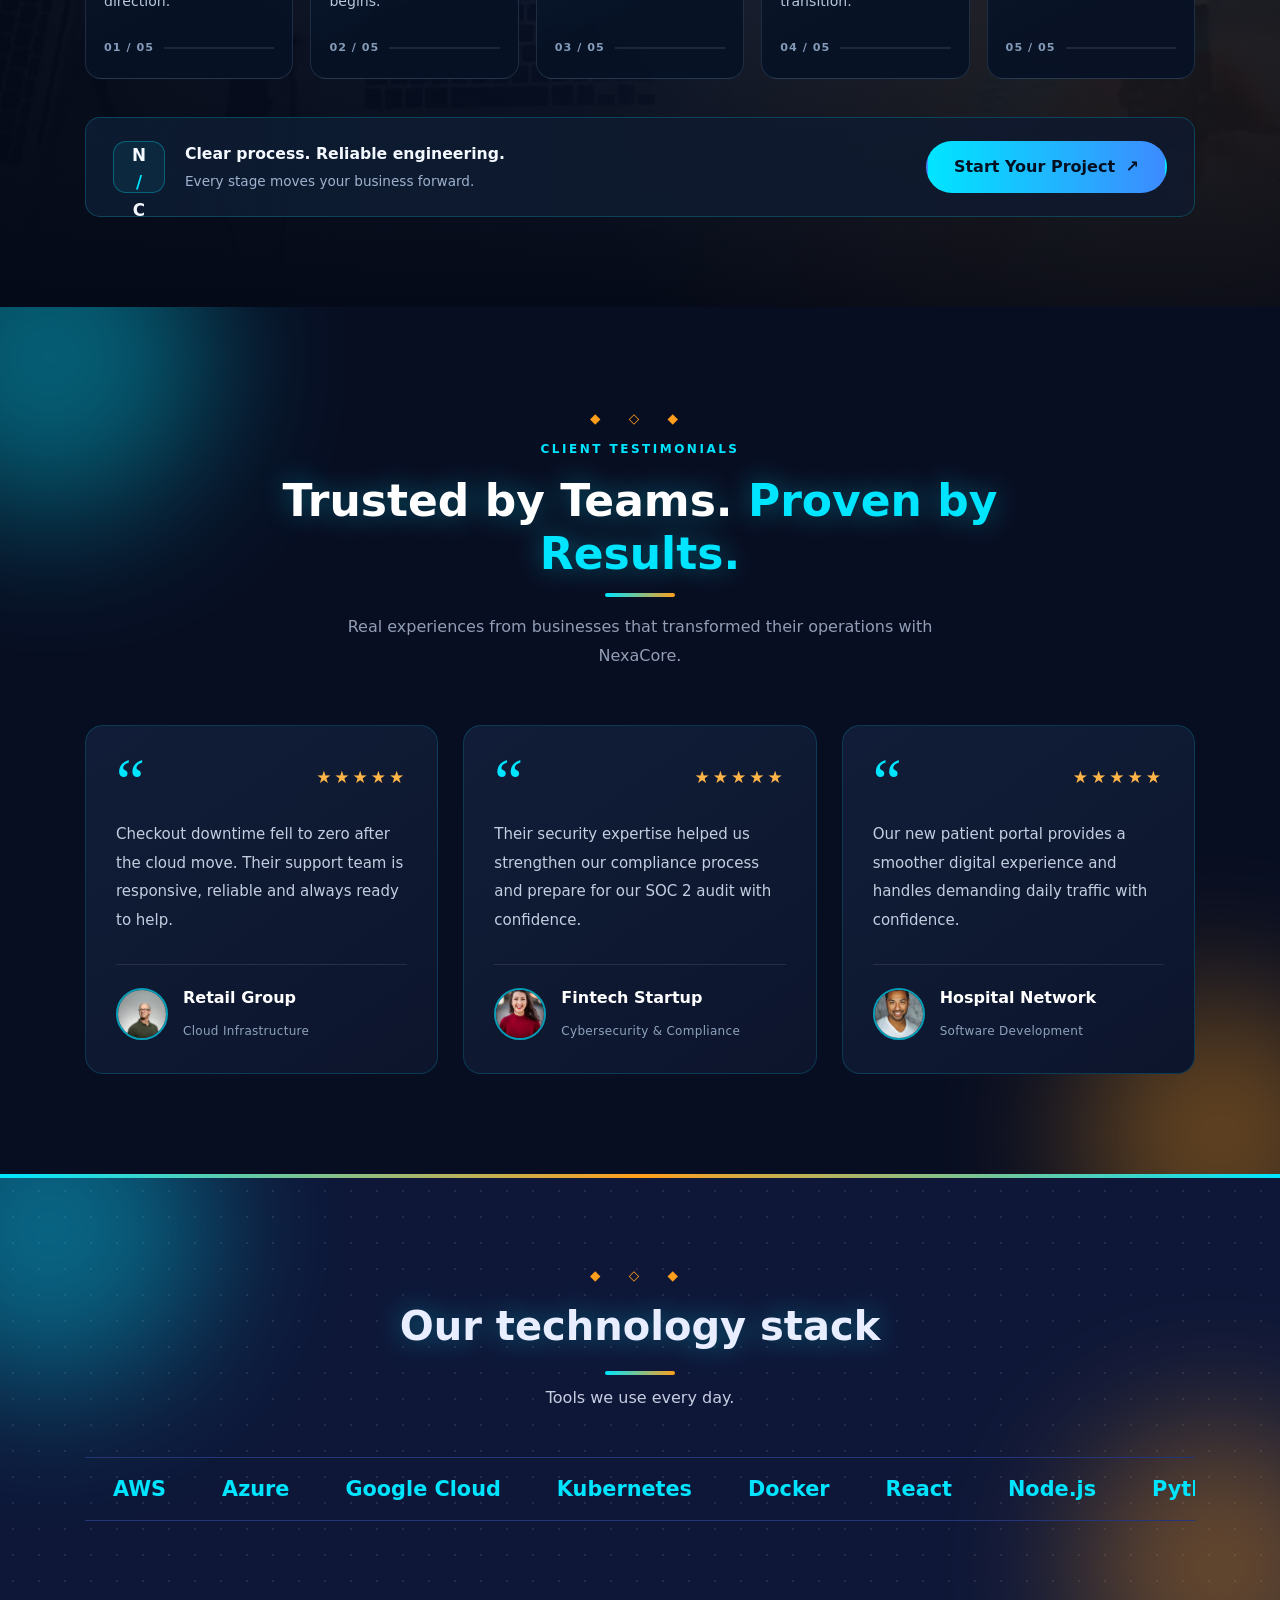
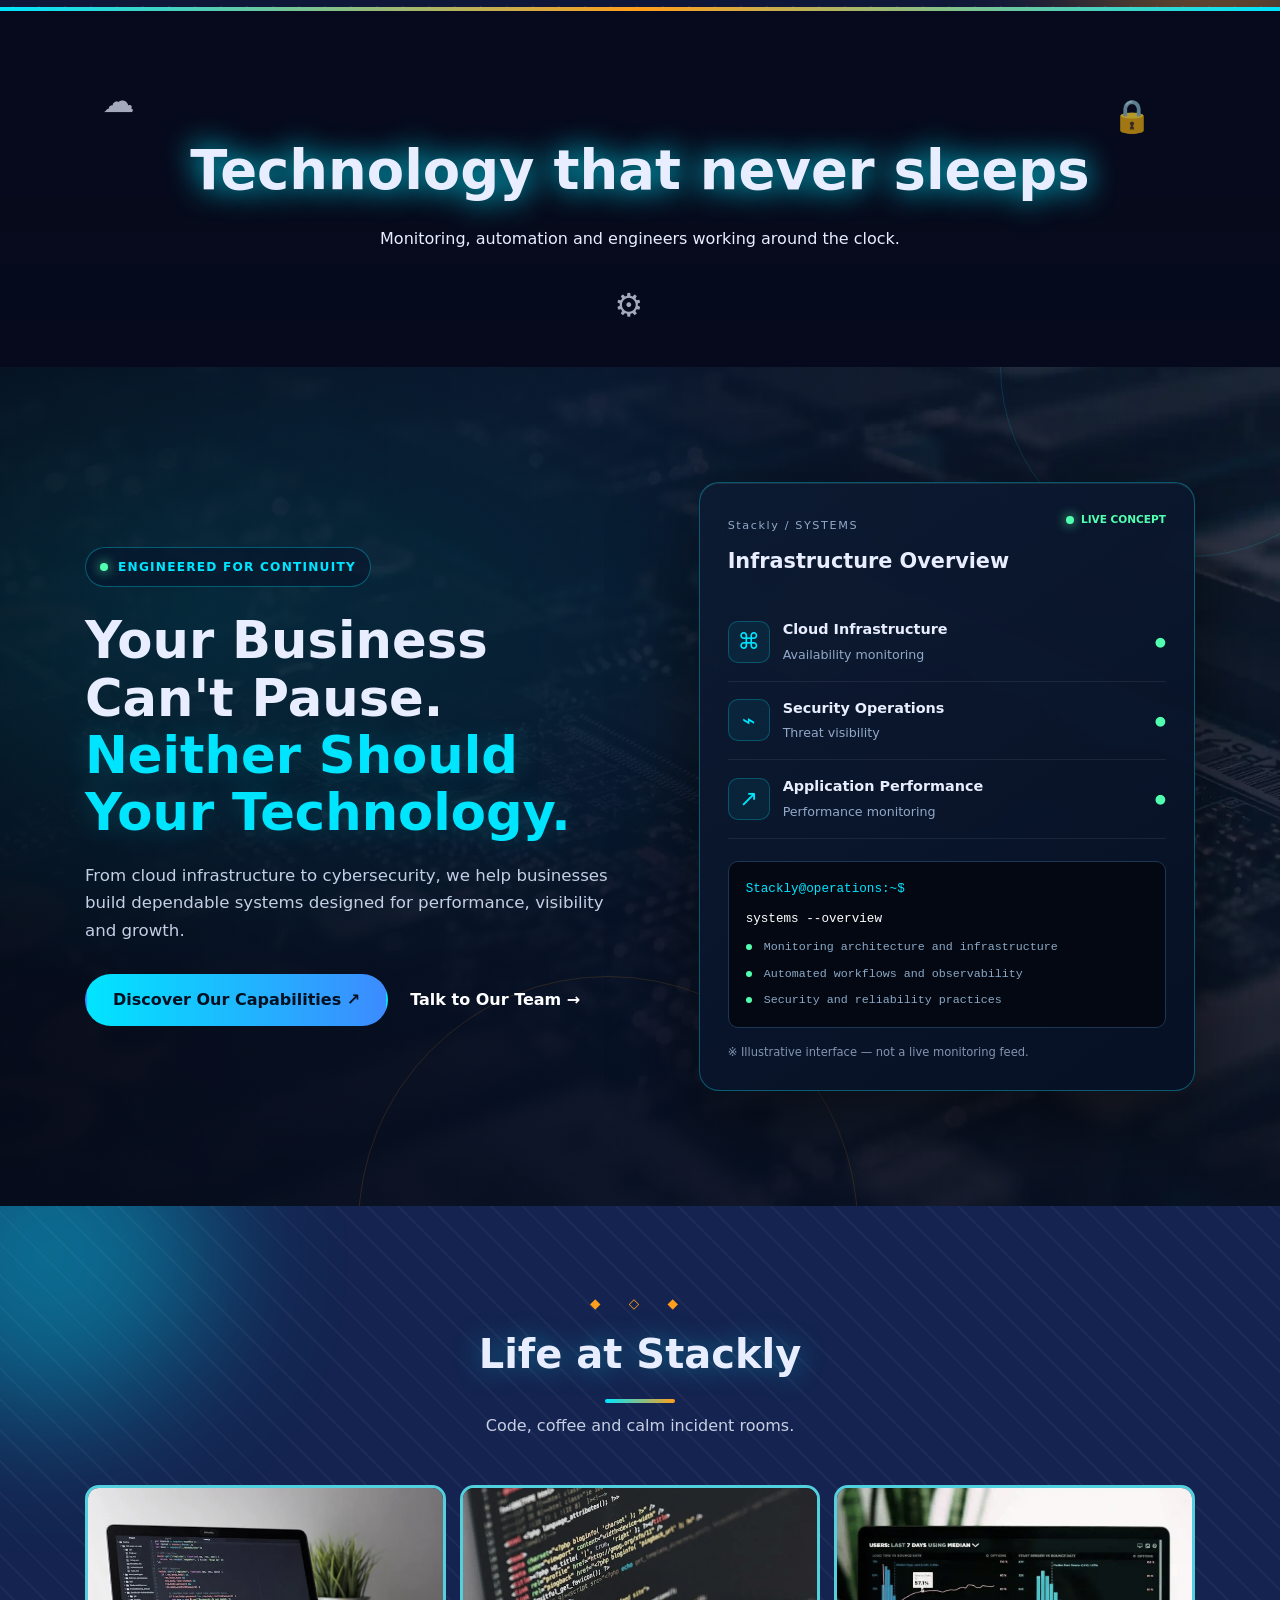
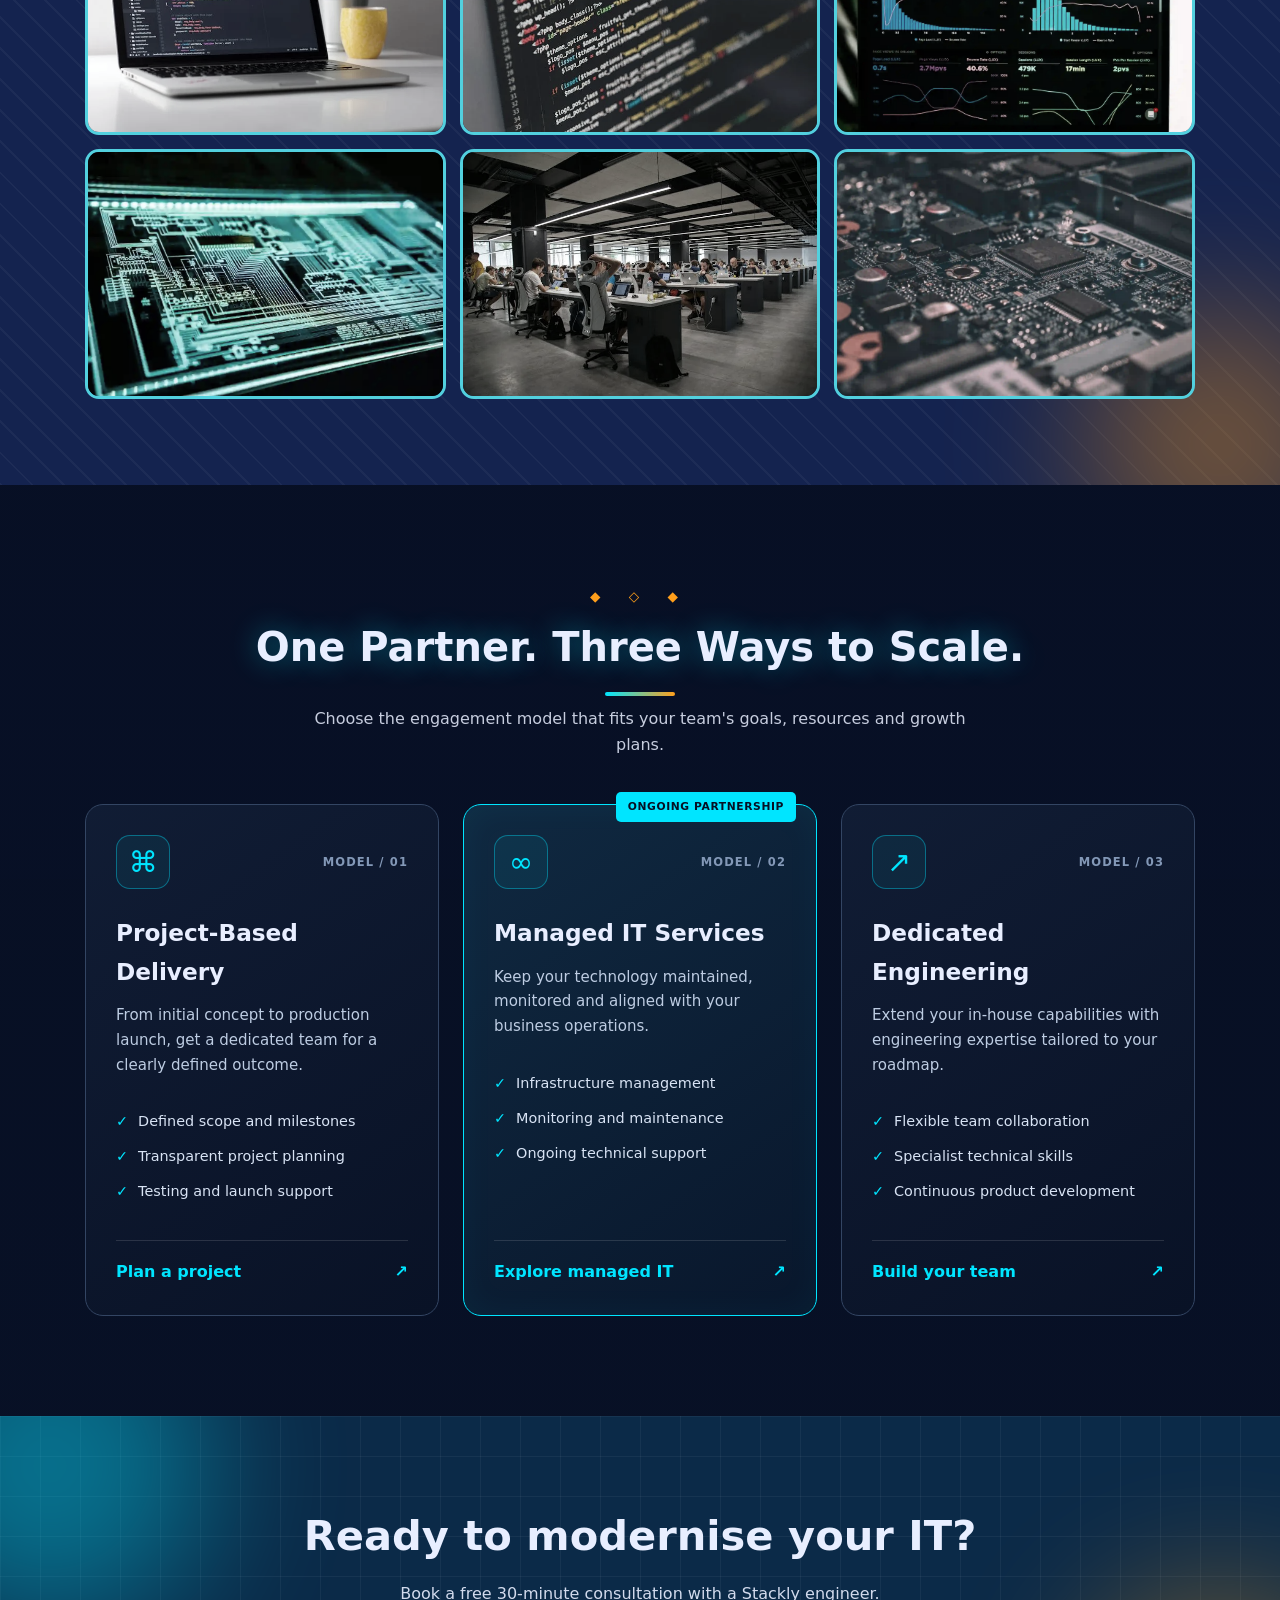
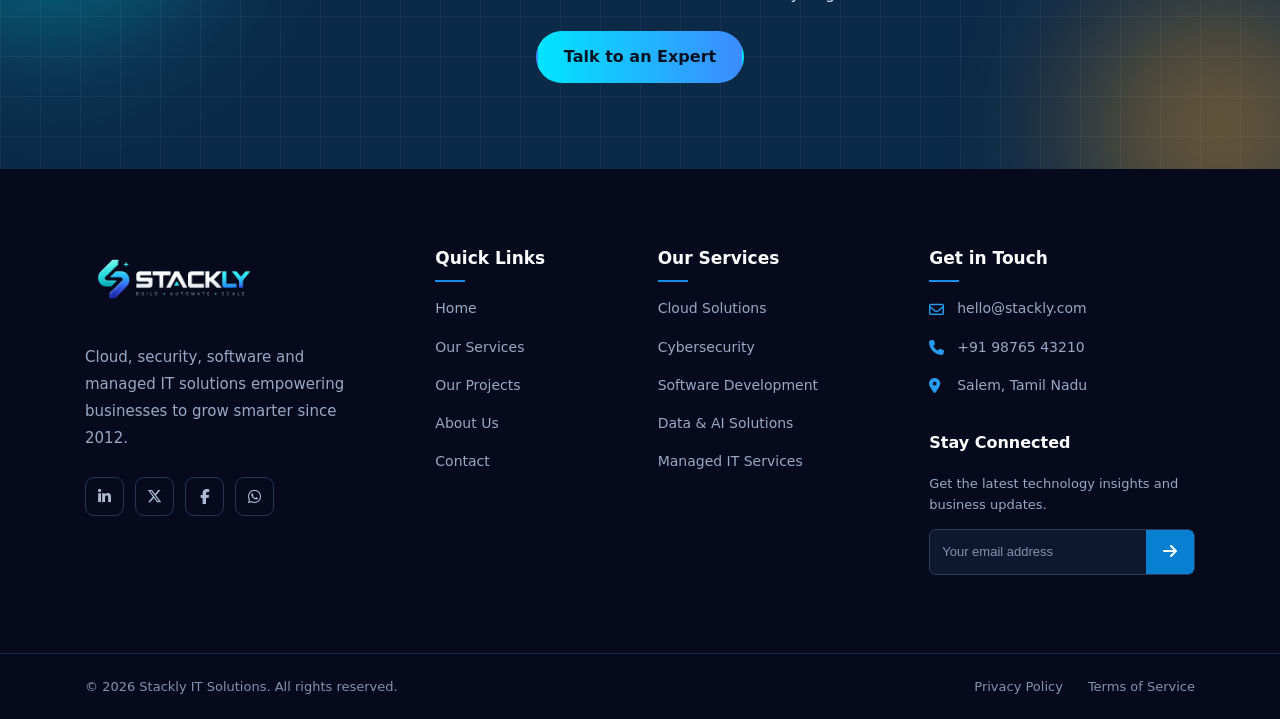
==== commit 5da30262: "bugfixes1" ====
--- a/index.html
+++ b/index.html
@@ -27,6 +27,26 @@
           <li><a href="about.html">About</a></li>
           <li><a href="contact.html">Contact</a></li>
           <li><button class="btn" data-login>Login</button></li>
+
+          <!-- Mobile Contact Information -->
+          <li class="mobile-contact">
+            <h4>Get in Touch</h4>
+
+            <a href="tel:+919876543210">
+              <i class="fa-solid fa-phone"></i>
+              <span>+91 98765 43210</span>
+            </a>
+
+            <a href="mailto:hello@stackly.com">
+              <i class="fa-regular fa-envelope"></i>
+              <span>hello@stackly.com</span>
+            </a>
+
+            <a href="https://maps.google.com/?q=Salem,Tamil+Nadu">
+              <i class="fa-solid fa-location-dot"></i>
+              <span>Salem, Tamil Nadu</span>
+            </a>
+          </li>
         </ul>
       </div>
     </nav>
@@ -470,7 +490,7 @@
         </p>
 
         <div class="story-client">
-          <img src="images/imgper1.jpg" alt="Retail group representative">
+          <img src="images/imgper1.webp" alt="Retail group representative">
           <div>
             <h3>Retail Group</h3>
             <span>Cloud Infrastructure</span>
@@ -512,7 +532,7 @@
         </p>
 
         <div class="story-client">
-          <img src="images/imgper3.jpg" alt="Hospital network representative">
+          <img src="images/imgper3.webp" alt="Hospital network representative">
           <div>
             <h3>Hospital Network</h3>
             <span>Software Development</span>
--- a/css/style.css
+++ b/css/style.css
@@ -190,6 +190,68 @@
   .links .btn {
     width: 100%;
   }
+
+  
+/* ================= MOBILE SIDEBAR CONTACT ================= */
+
+/* Hidden on desktop */
+.mobile-contact {
+  display: none;
+}
+
+@media (max-width: 860px) {
+
+  /* Sidebar layout */
+  .links {
+    justify-content: flex-start;
+    align-items: stretch;
+    overflow-y: auto;
+    padding: 85px 18px 25px;
+    gap: 12px;
+  }
+
+  /* Contact section */
+  .links .mobile-contact {
+    display: block;
+    margin-top: auto;
+    padding-top: 22px;
+    border-top: 1px solid rgba(0, 229, 255, 0.25);
+  }
+
+  .mobile-contact h4 {
+    color: var(--ac);
+    font-size: 14px;
+    font-weight: 700;
+    margin-bottom: 17px;
+    letter-spacing: 0.5px;
+  }
+
+  .links .mobile-contact a {
+    display: flex;
+    align-items: center;
+    gap: 11px;
+    padding: 9px 0;
+    border-radius: 0;
+    background: none;
+    color: #b5c5dd;
+    font-size: 12px;
+    transition: 0.3s ease;
+    overflow-wrap: anywhere;
+  }
+
+  .mobile-contact a i {
+    color: var(--ac);
+    font-size: 14px;
+    width: 17px;
+    flex-shrink: 0;
+  }
+
+  .mobile-contact a:hover {
+    color: var(--ac);
+    transform: translateX(4px);
+  }
+}
+
 }
 .hero {
   min-height: 100vh;
@@ -630,6 +692,8 @@
   }
 }
 
+
+
 /* ===================== logo ========================= */
 
 .logo {
@@ -923,3 +987,66 @@
     gap: 13px;
   }
 }
+
+
+
+
+
+/* ===== MOBILE SIDEBAR CONTACT ===== */
+.mobile-contact {
+  display: none;
+}
+
+@media (max-width: 860px) {
+  .links {
+    display: flex;
+    flex-direction: column;
+    justify-content: flex-start;
+    align-items: stretch;
+    overflow-y: auto;
+  }
+
+  .links li.mobile-contact {
+    display: block !important;
+    width: 100%;
+    margin-top: auto;
+    padding-top: 20px;
+    border-top: 1px solid rgba(0, 229, 255, 0.25);
+    flex-shrink: 0;
+  }
+
+  .mobile-contact h4 {
+    color: var(--ac);
+    margin-bottom: 12px;
+    font-size: 14px;
+  }
+
+  .links li.mobile-contact a {
+    display: flex;
+    align-items: center;
+    gap: 10px;
+    padding: 9px 0;
+    background: none;
+    color: #b5c5dd;
+    font-size: 12px;
+  }
+
+  .mobile-contact a i {
+    color: var(--ac);
+    width: 18px;
+  }
+}
+
+@media (max-width: 860px) {
+  body.menu-open {
+    position: fixed;
+    width: 100%;
+    overflow: hidden;
+  }
+
+  .links {
+    overscroll-behavior: contain;
+    overflow-y: auto;
+    -webkit-overflow-scrolling: touch;
+  }
+}
--- a/css/index.css
+++ b/css/index.css
@@ -779,7 +779,7 @@
   padding: 100px 0;
   background:
     linear-gradient(#081126e8, #081126f5),
-    url("https://images.unsplash.com/photo-1497366754035-f200968a6e72?auto=format&fit=crop&w=1800&q=85")
+    url("../images/img30.webp")
     center / cover fixed;
 }
 
@@ -951,7 +951,7 @@
   z-index: -2;
   background:
     linear-gradient(90deg, #050a18f5 0%, #071127ed 55%, #050a18e8 100%),
-    url("https://images.unsplash.com/photo-1519389950473-47ba0277781c?auto=format&fit=crop&w=2000&q=85")
+    url("../images/img26.webp")
     center / cover no-repeat;
   opacity: .95;
 }
